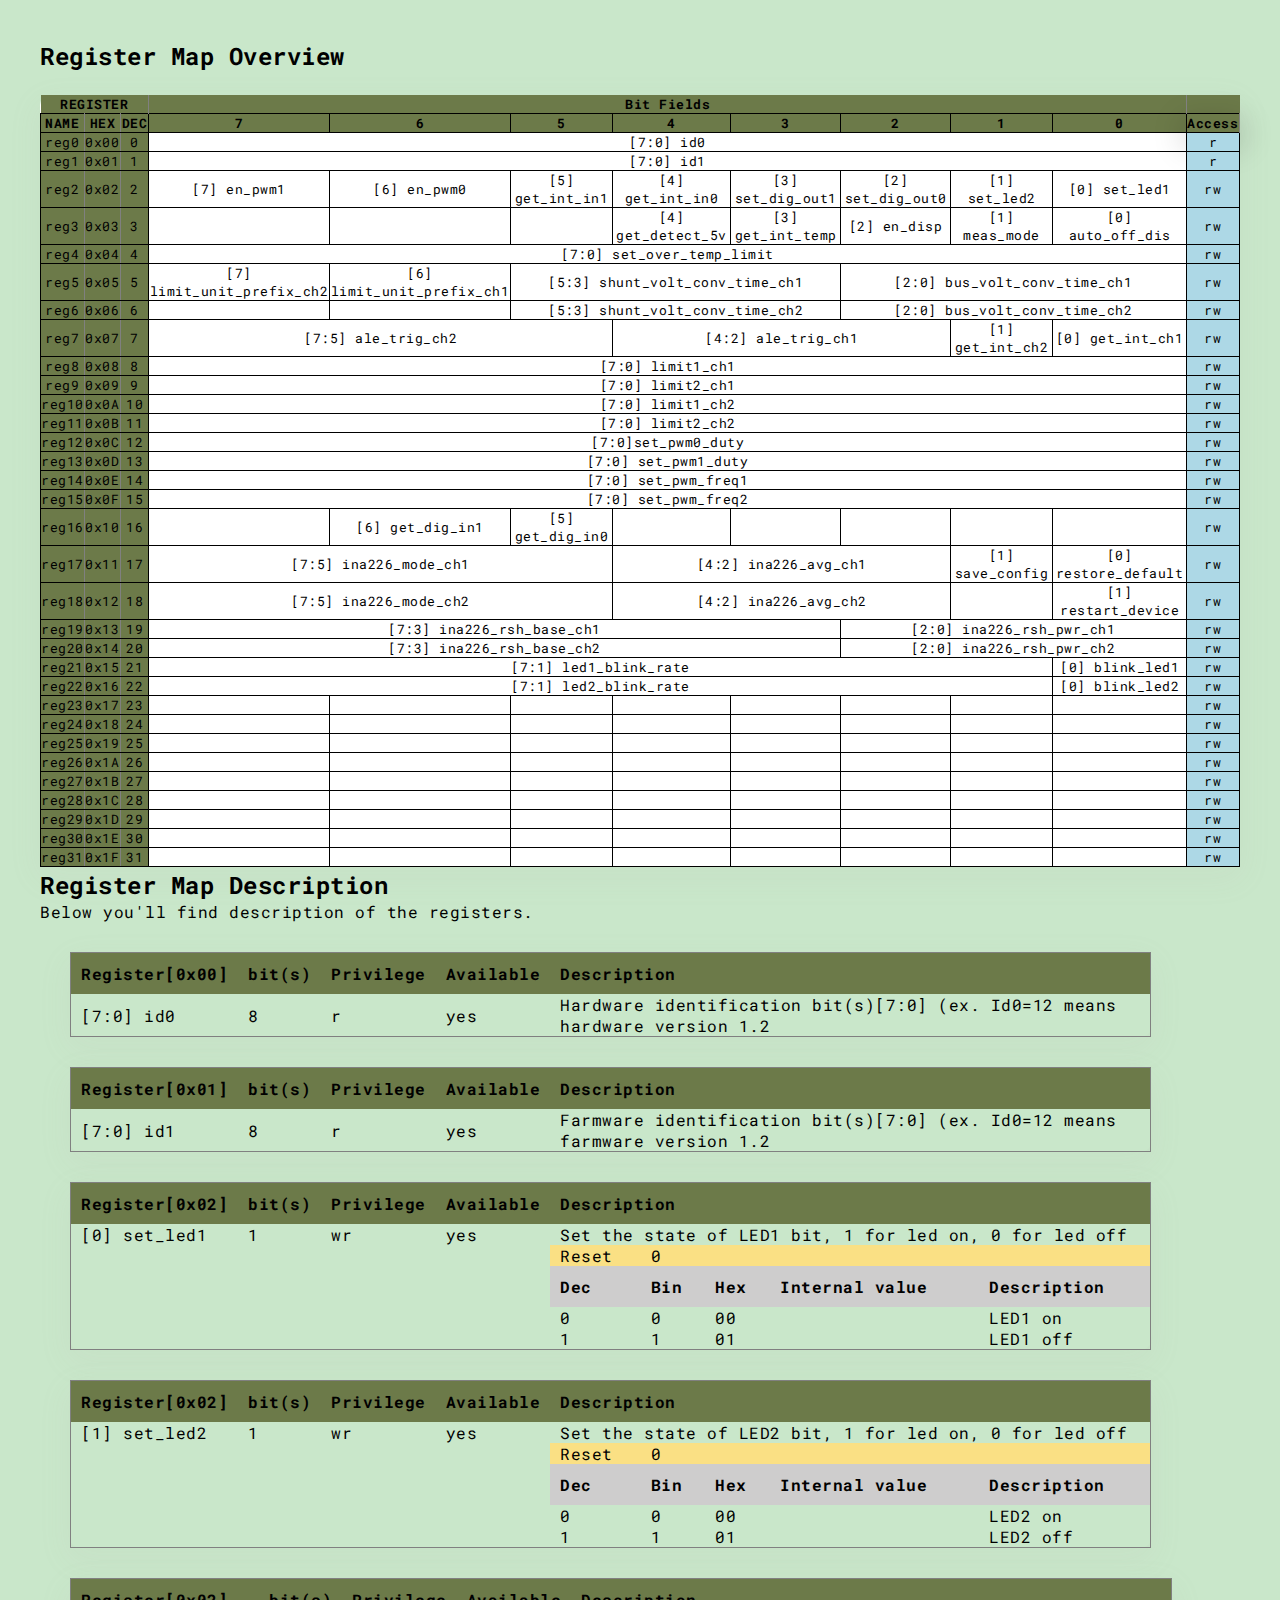
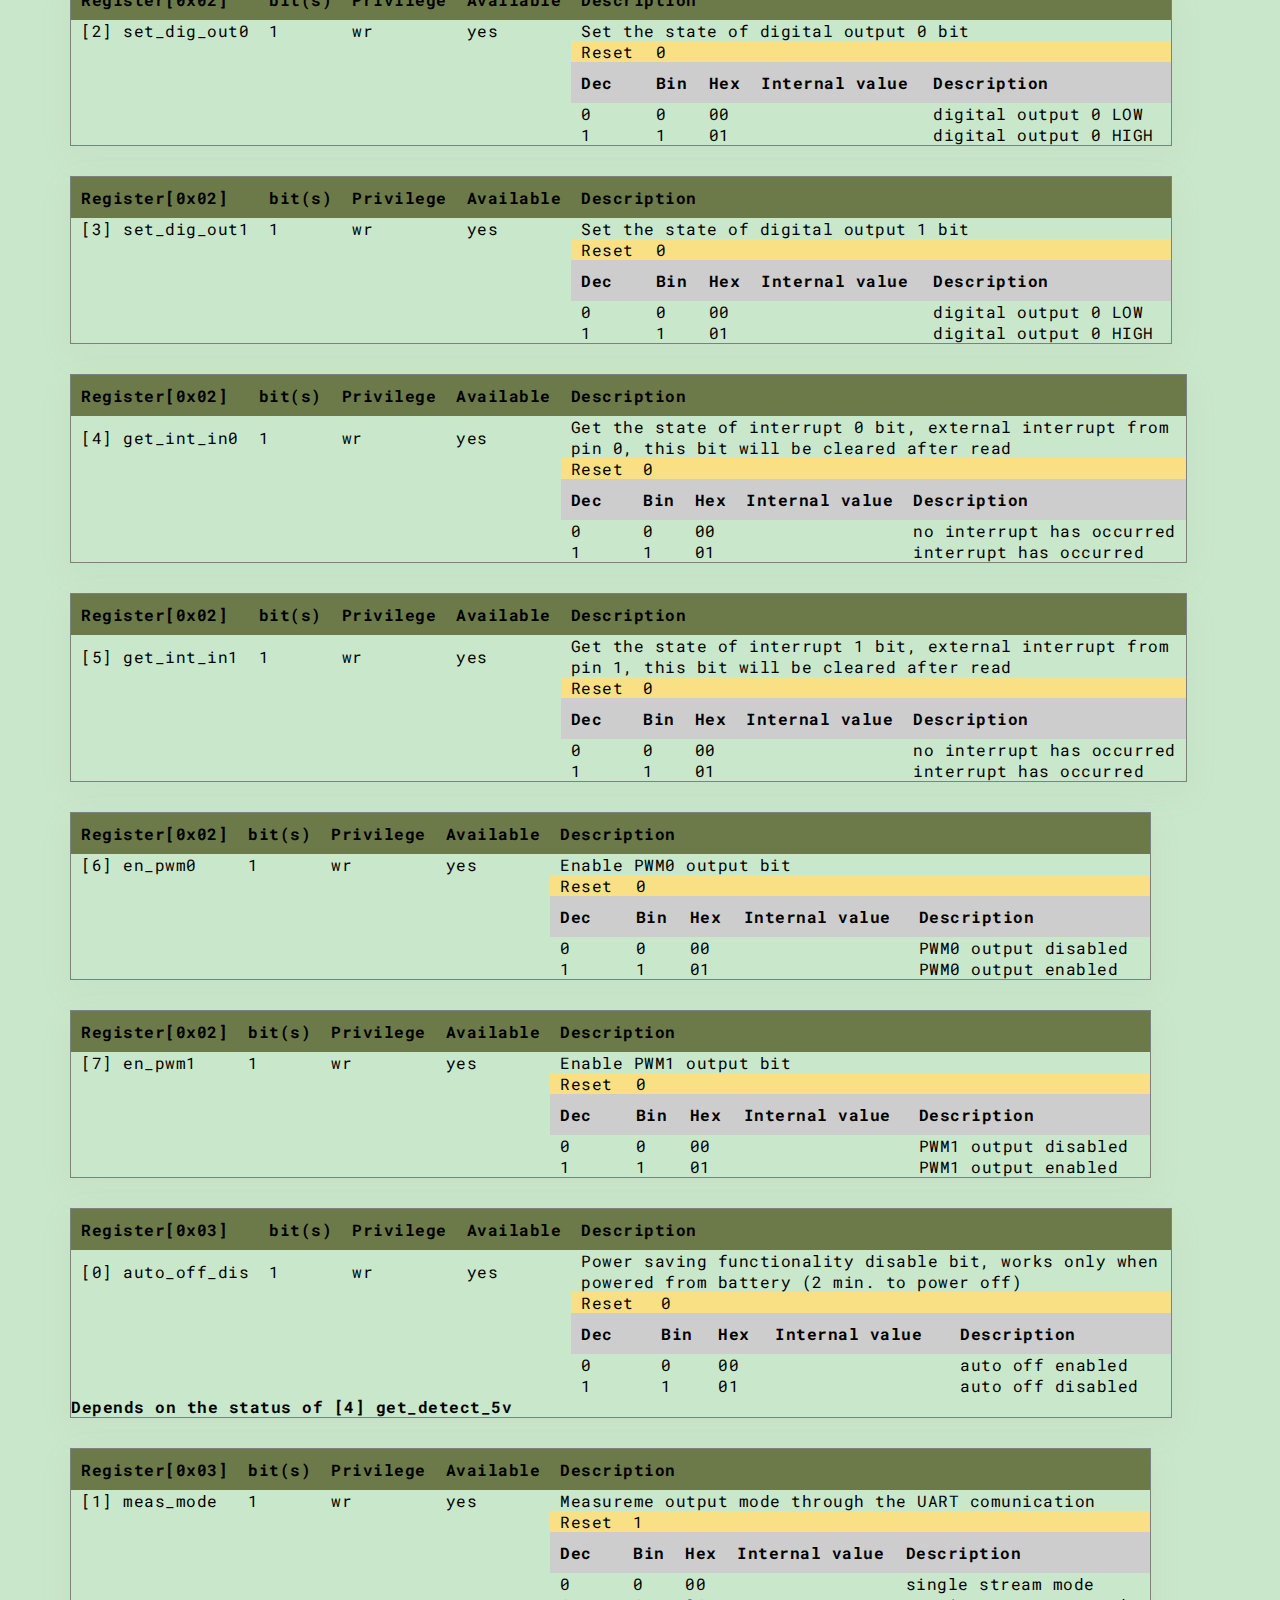
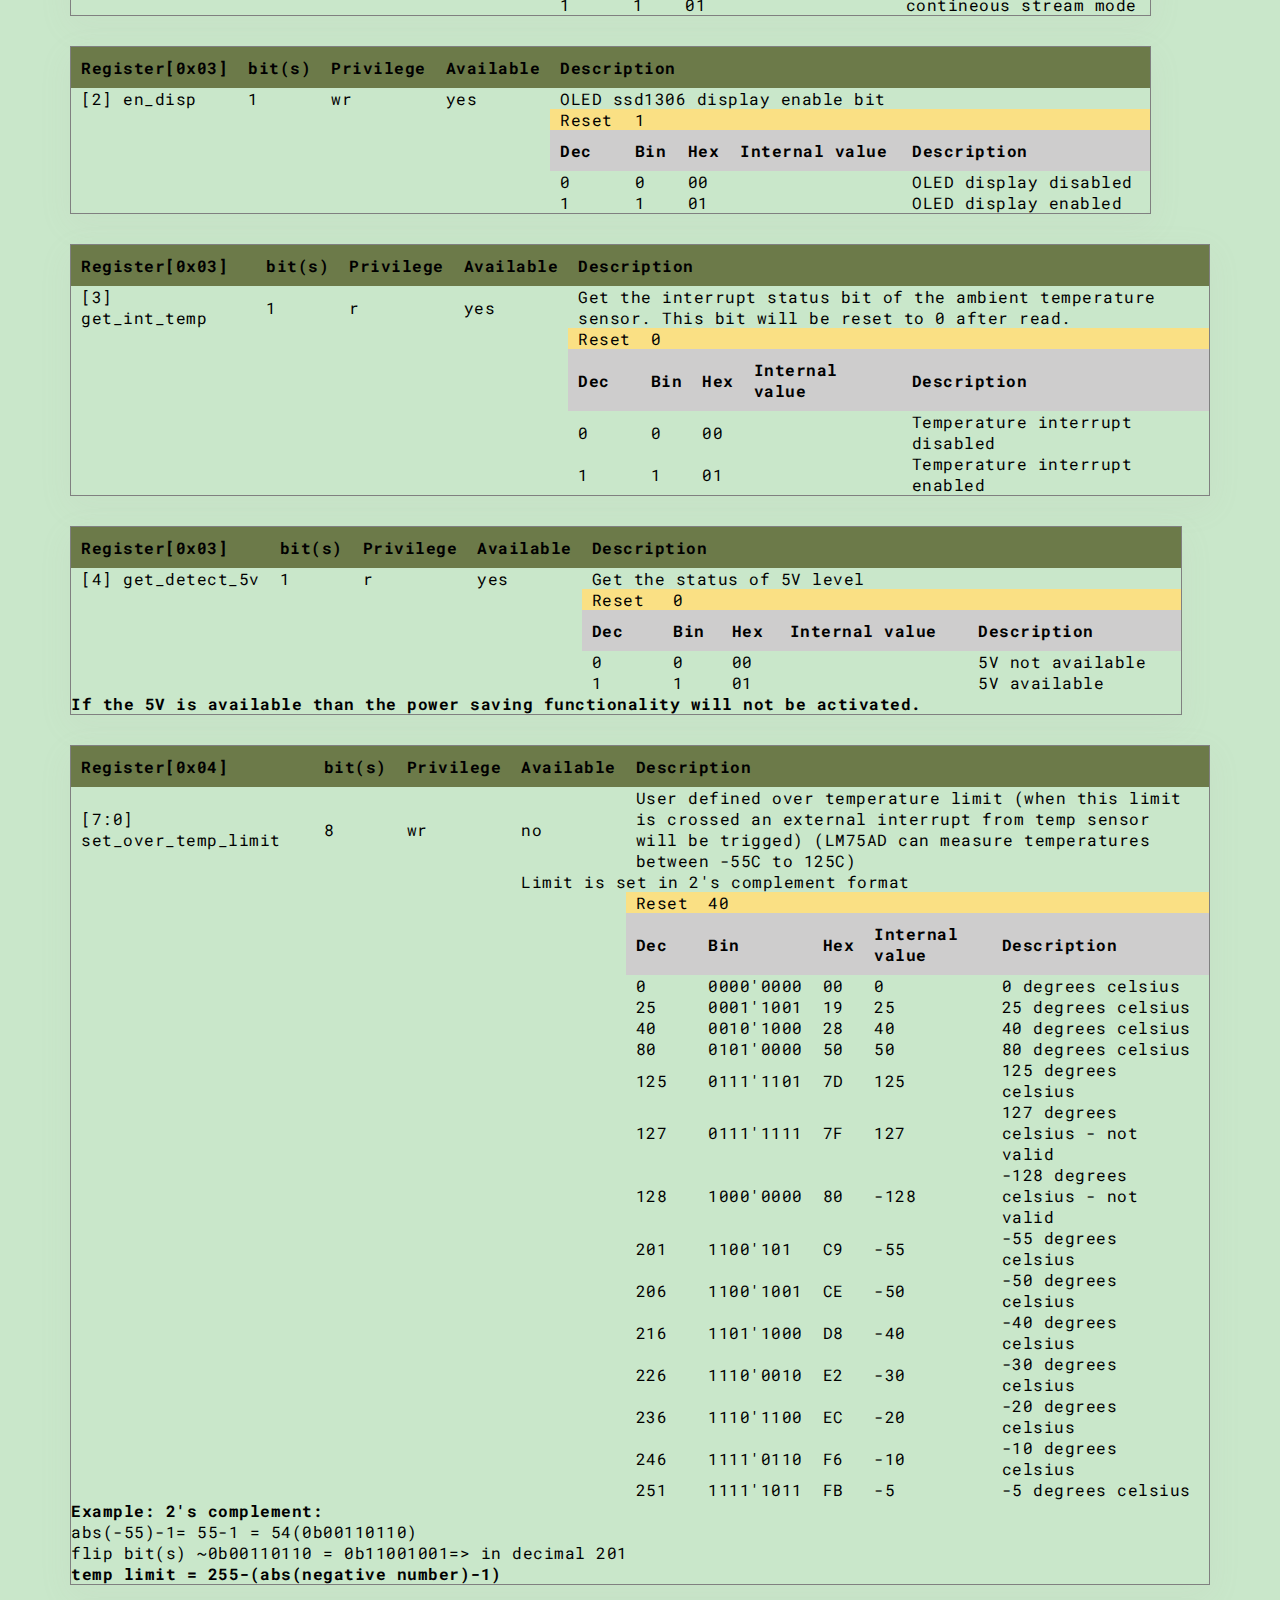
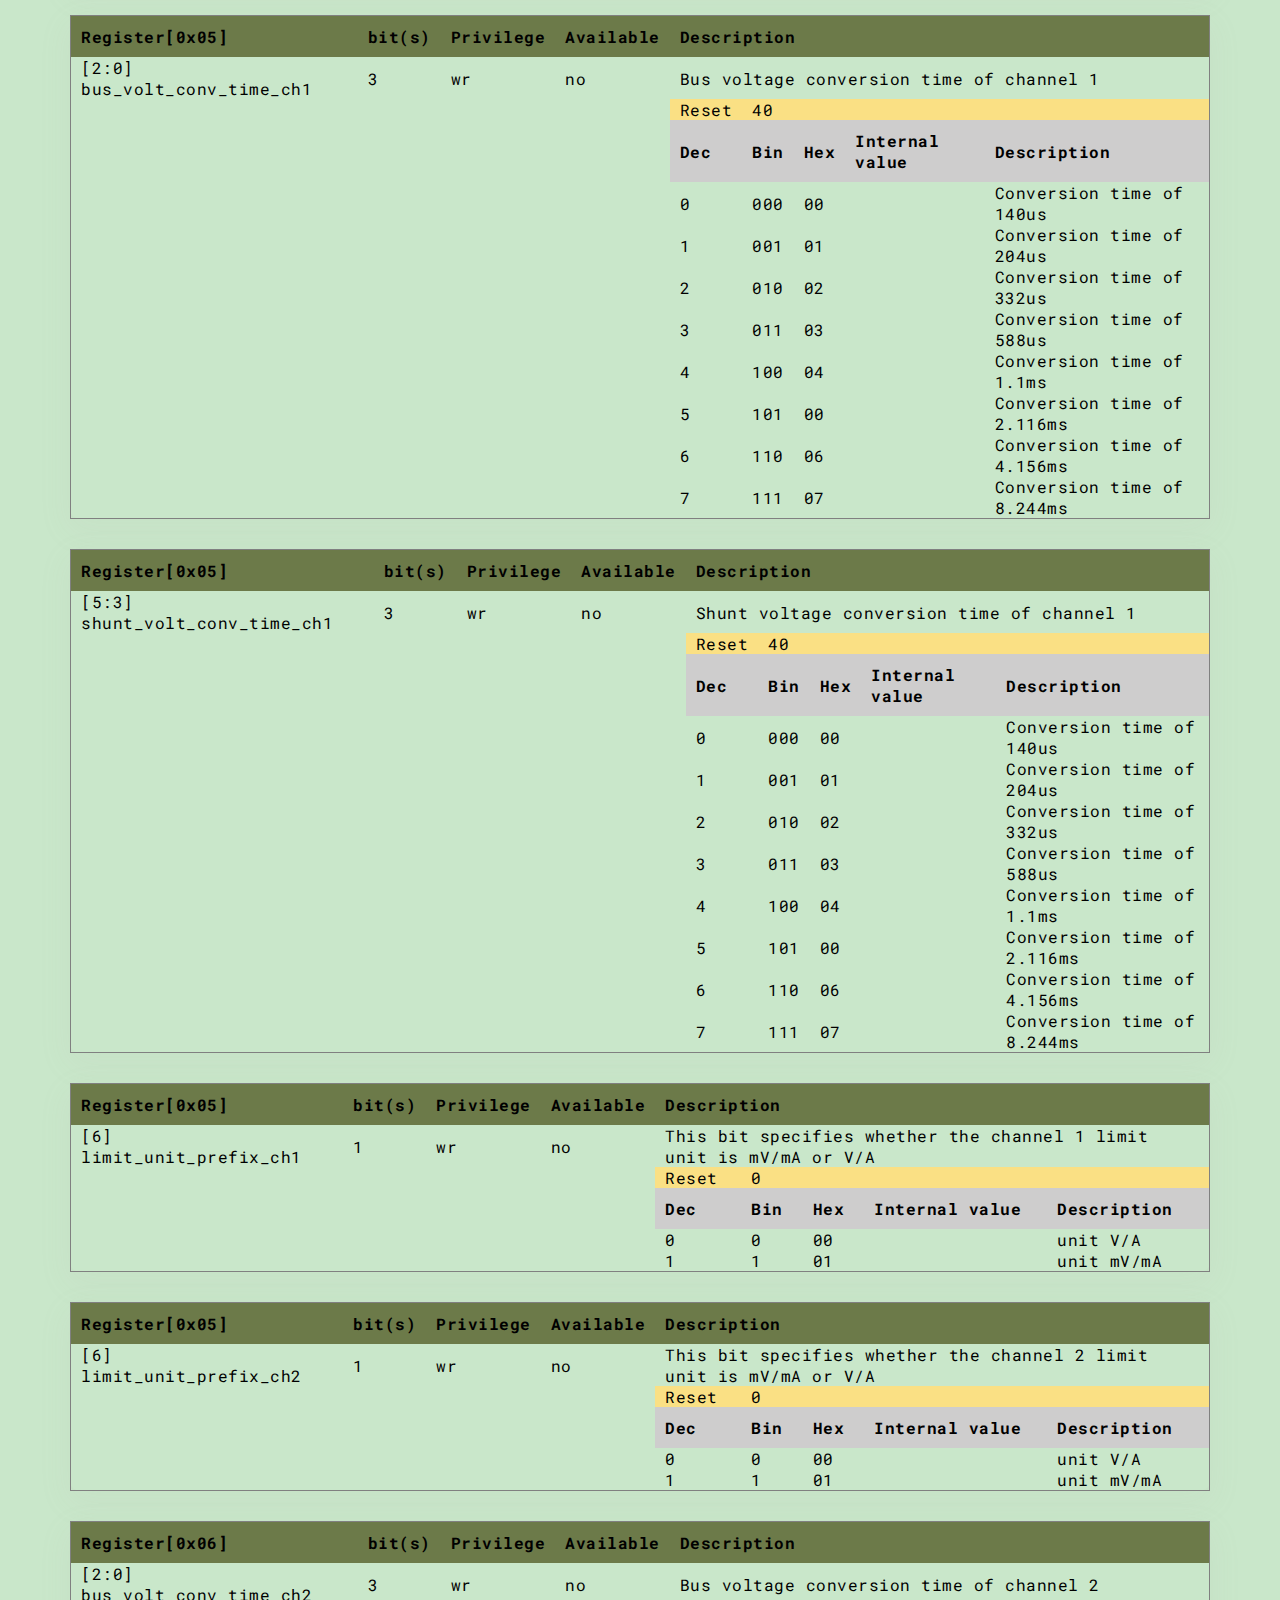
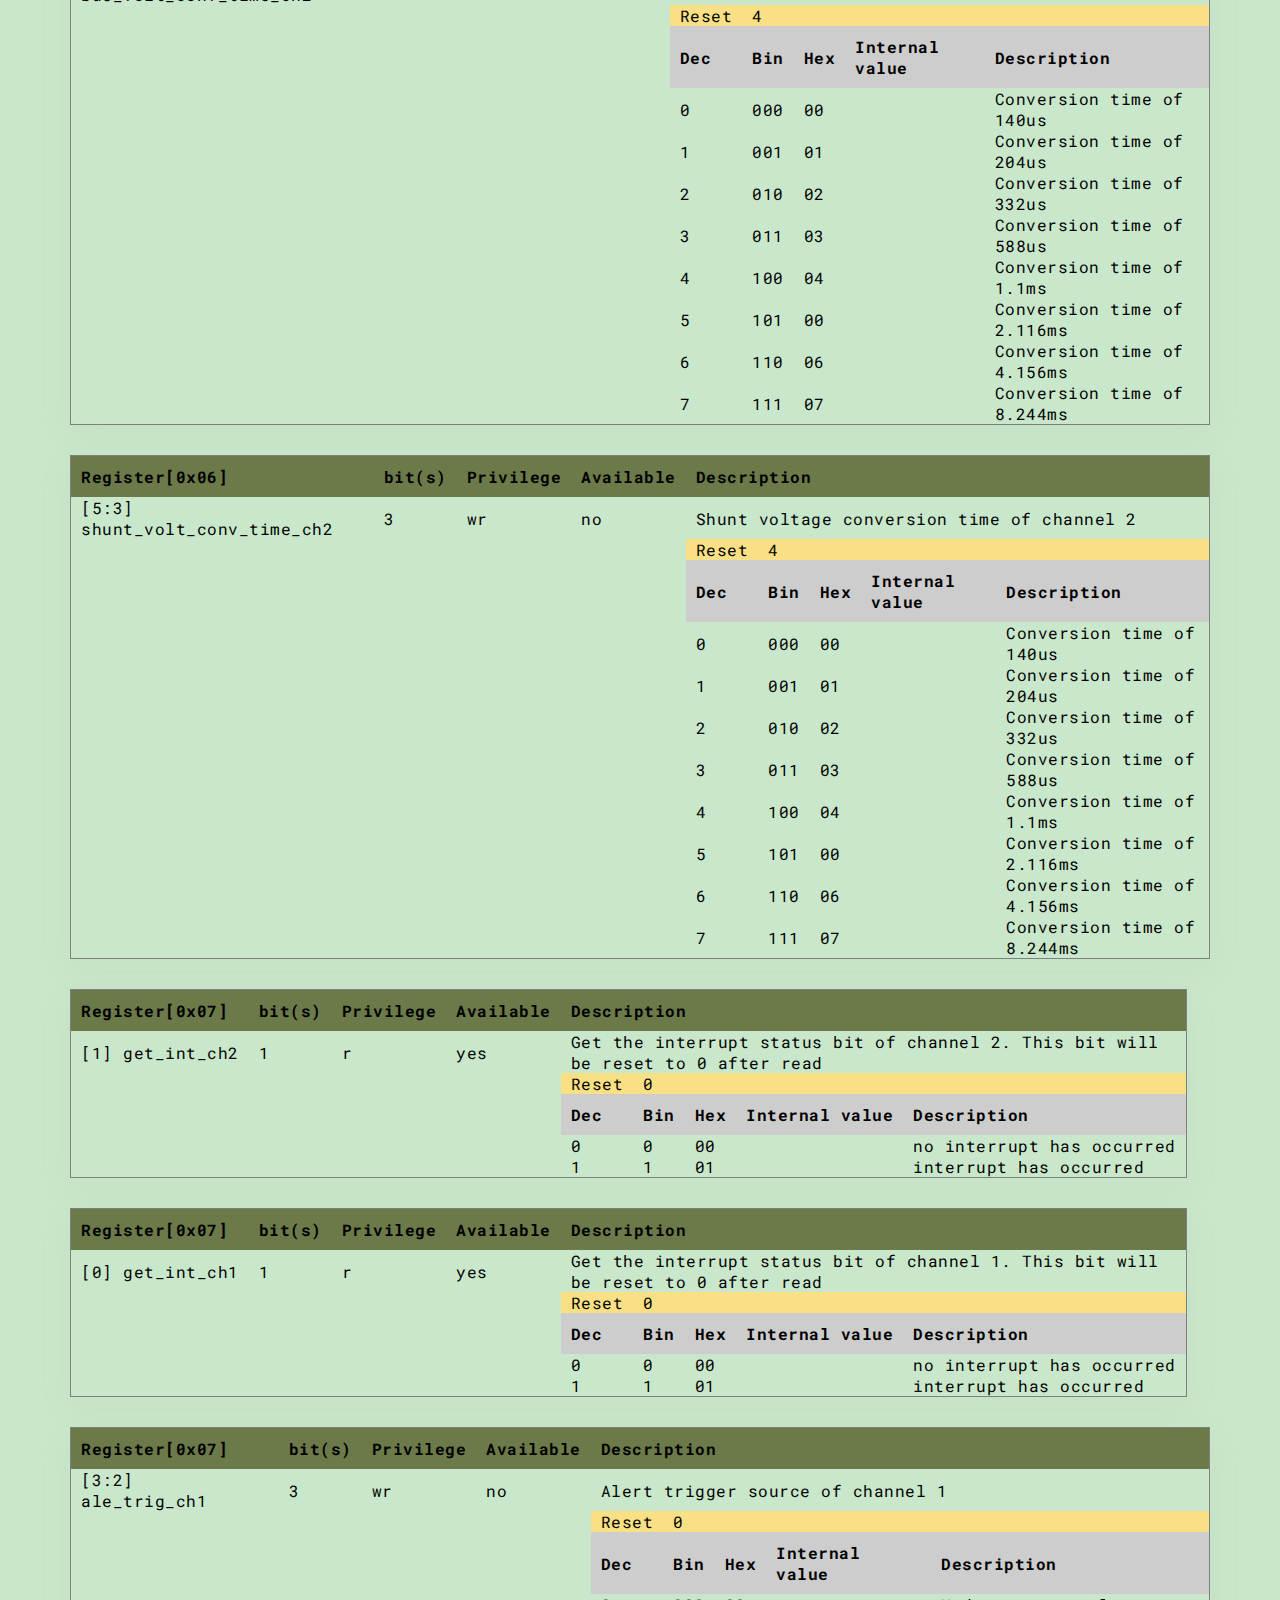
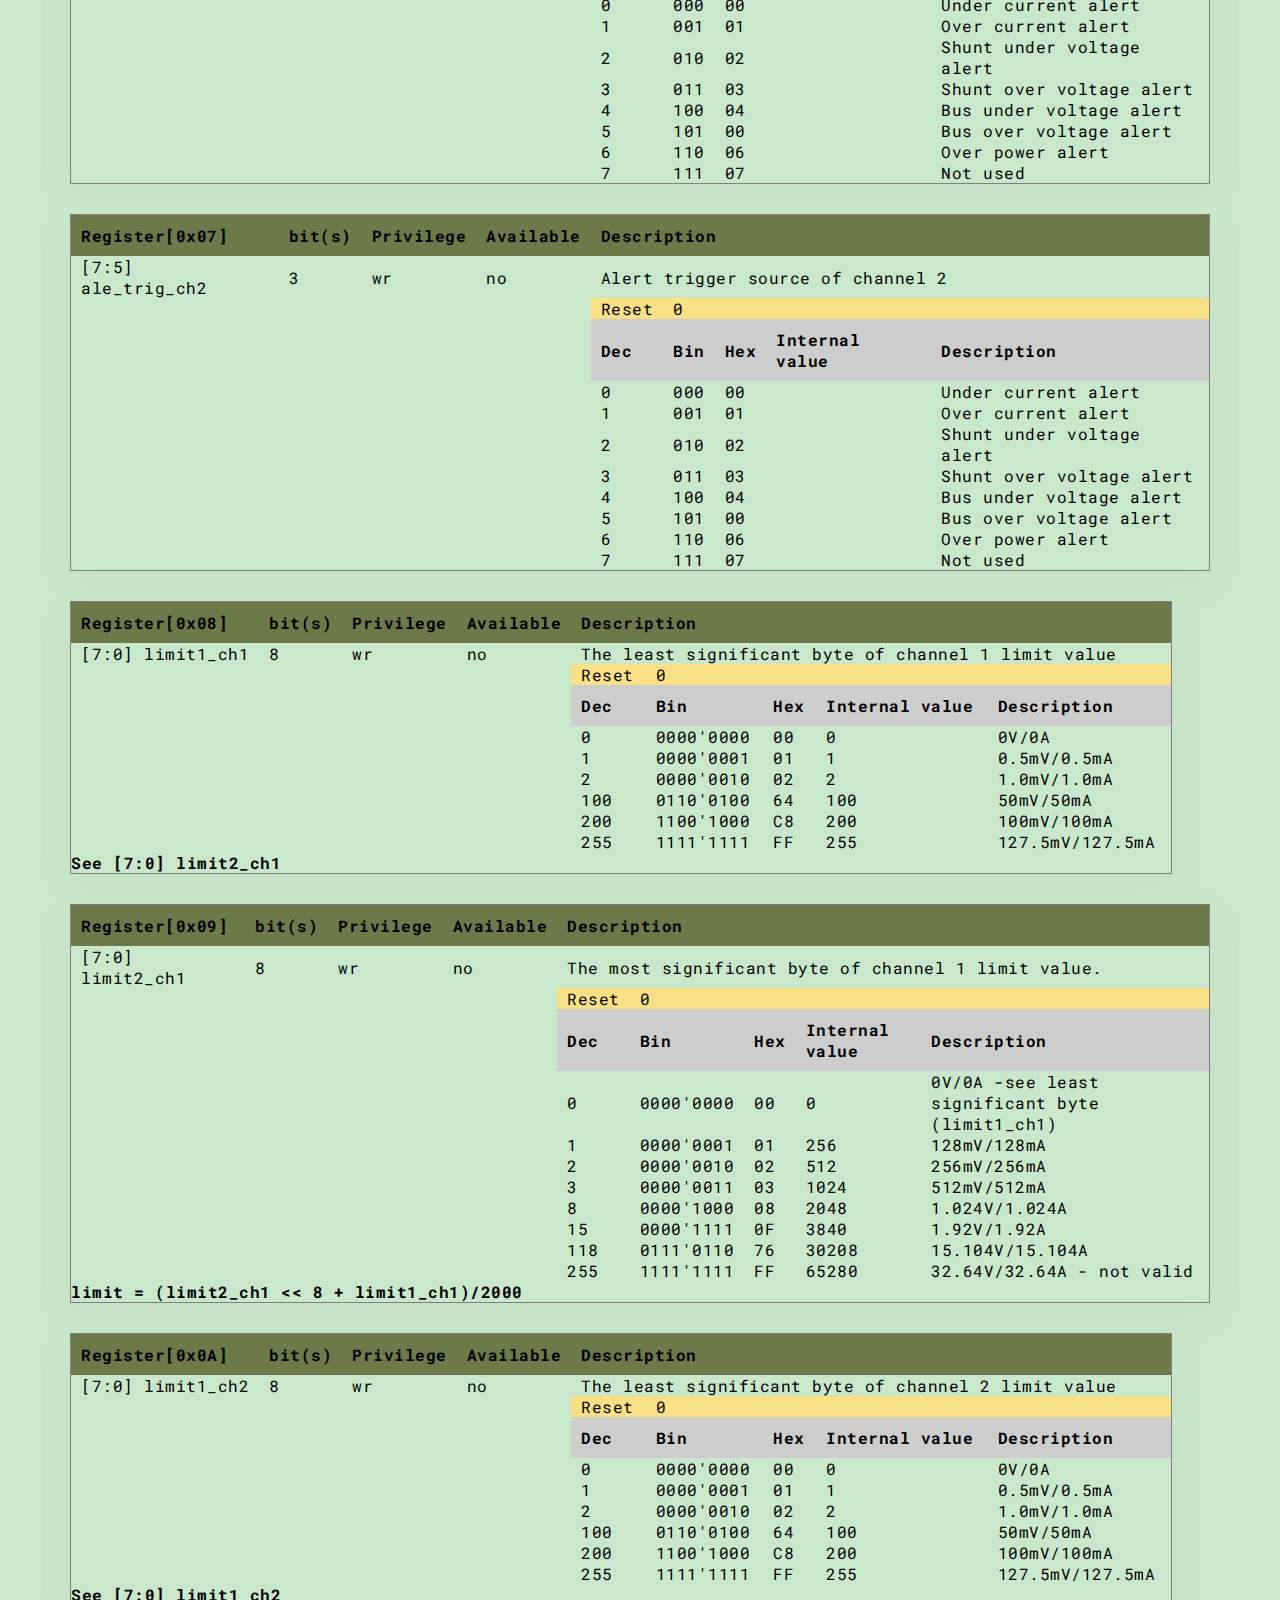
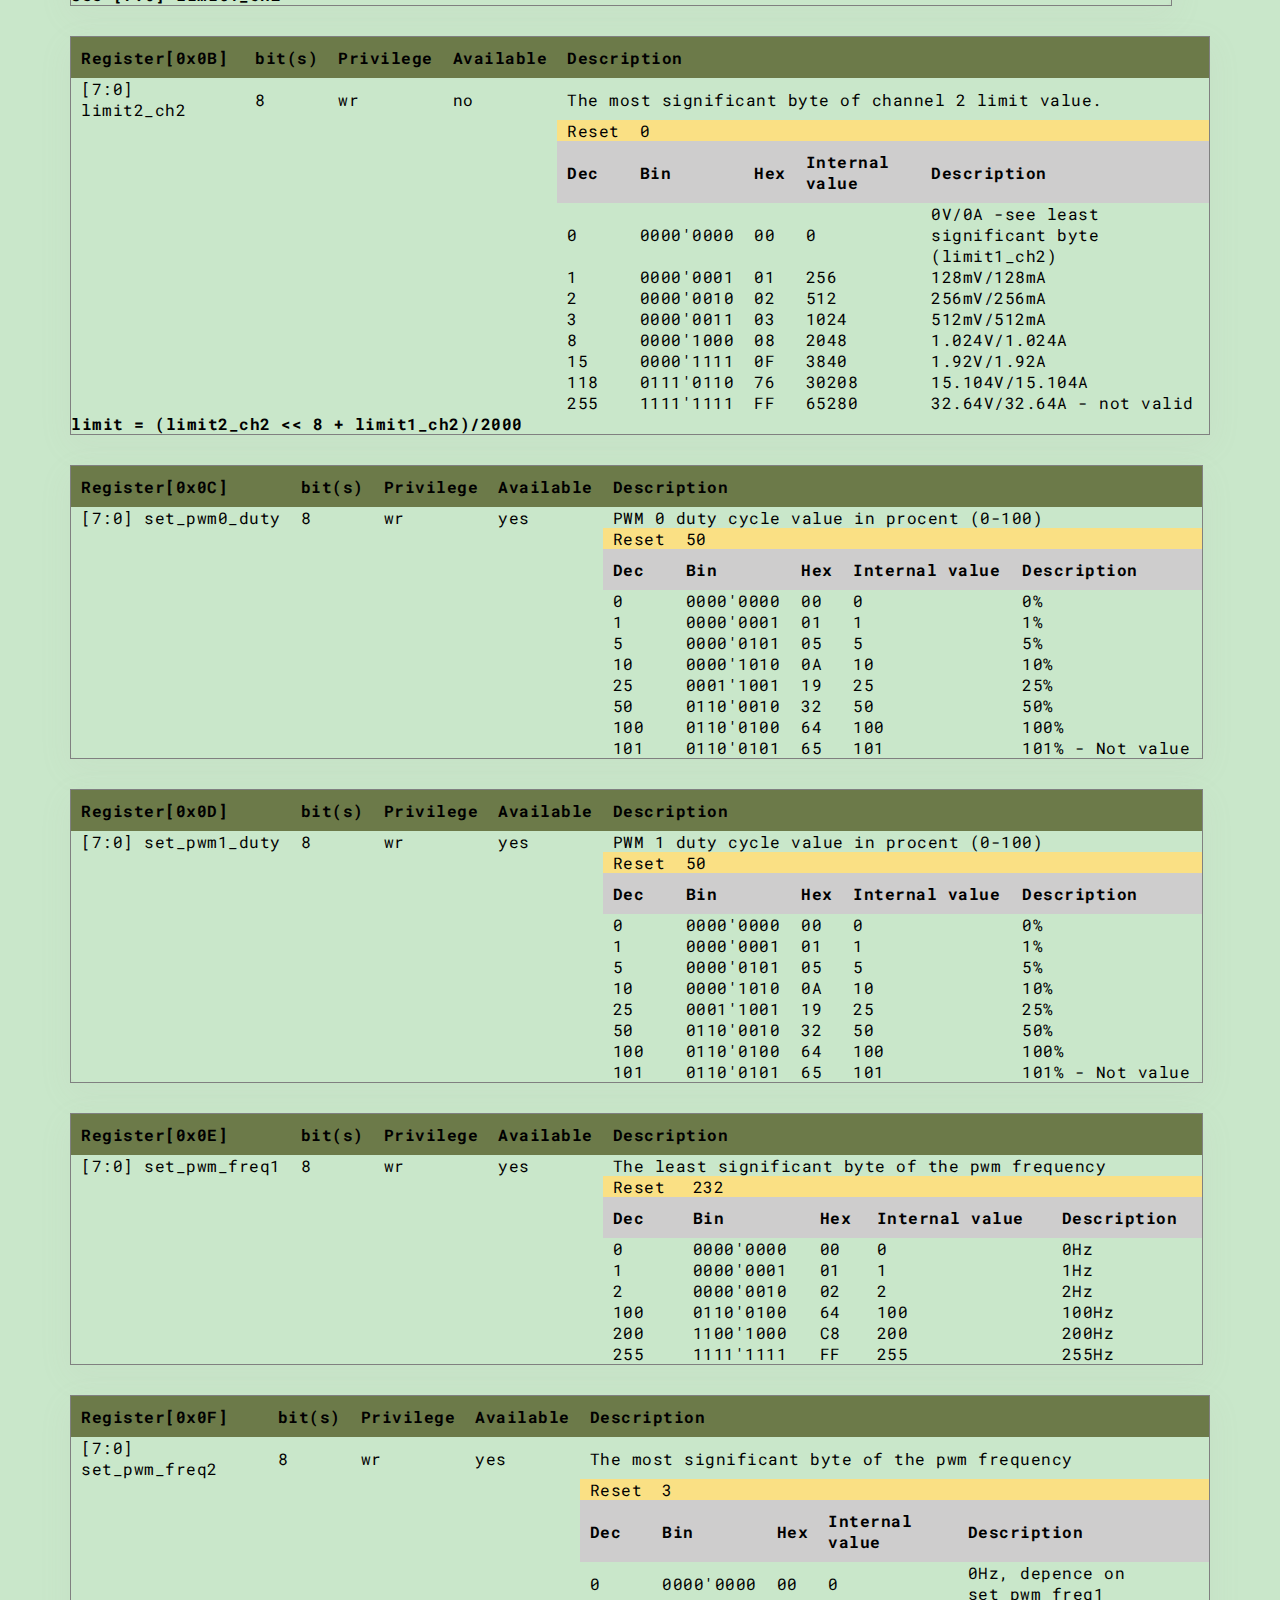
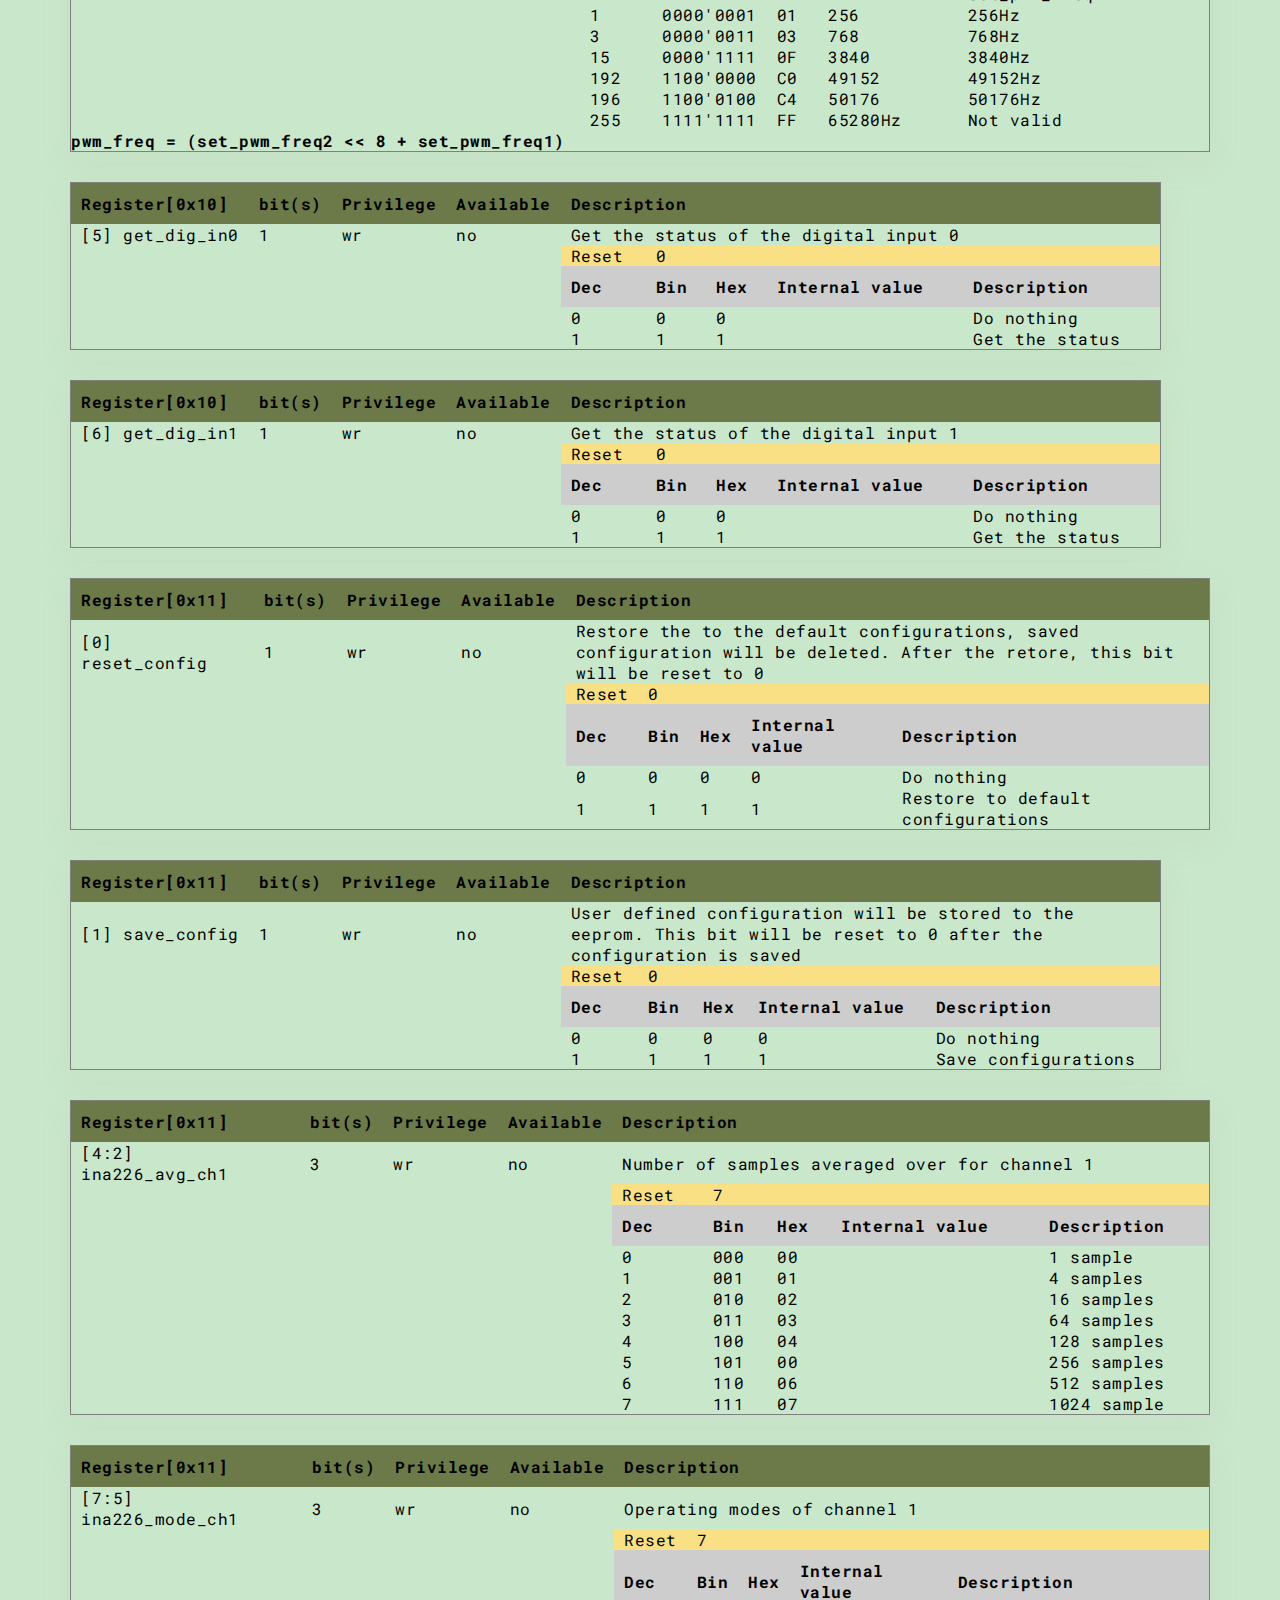
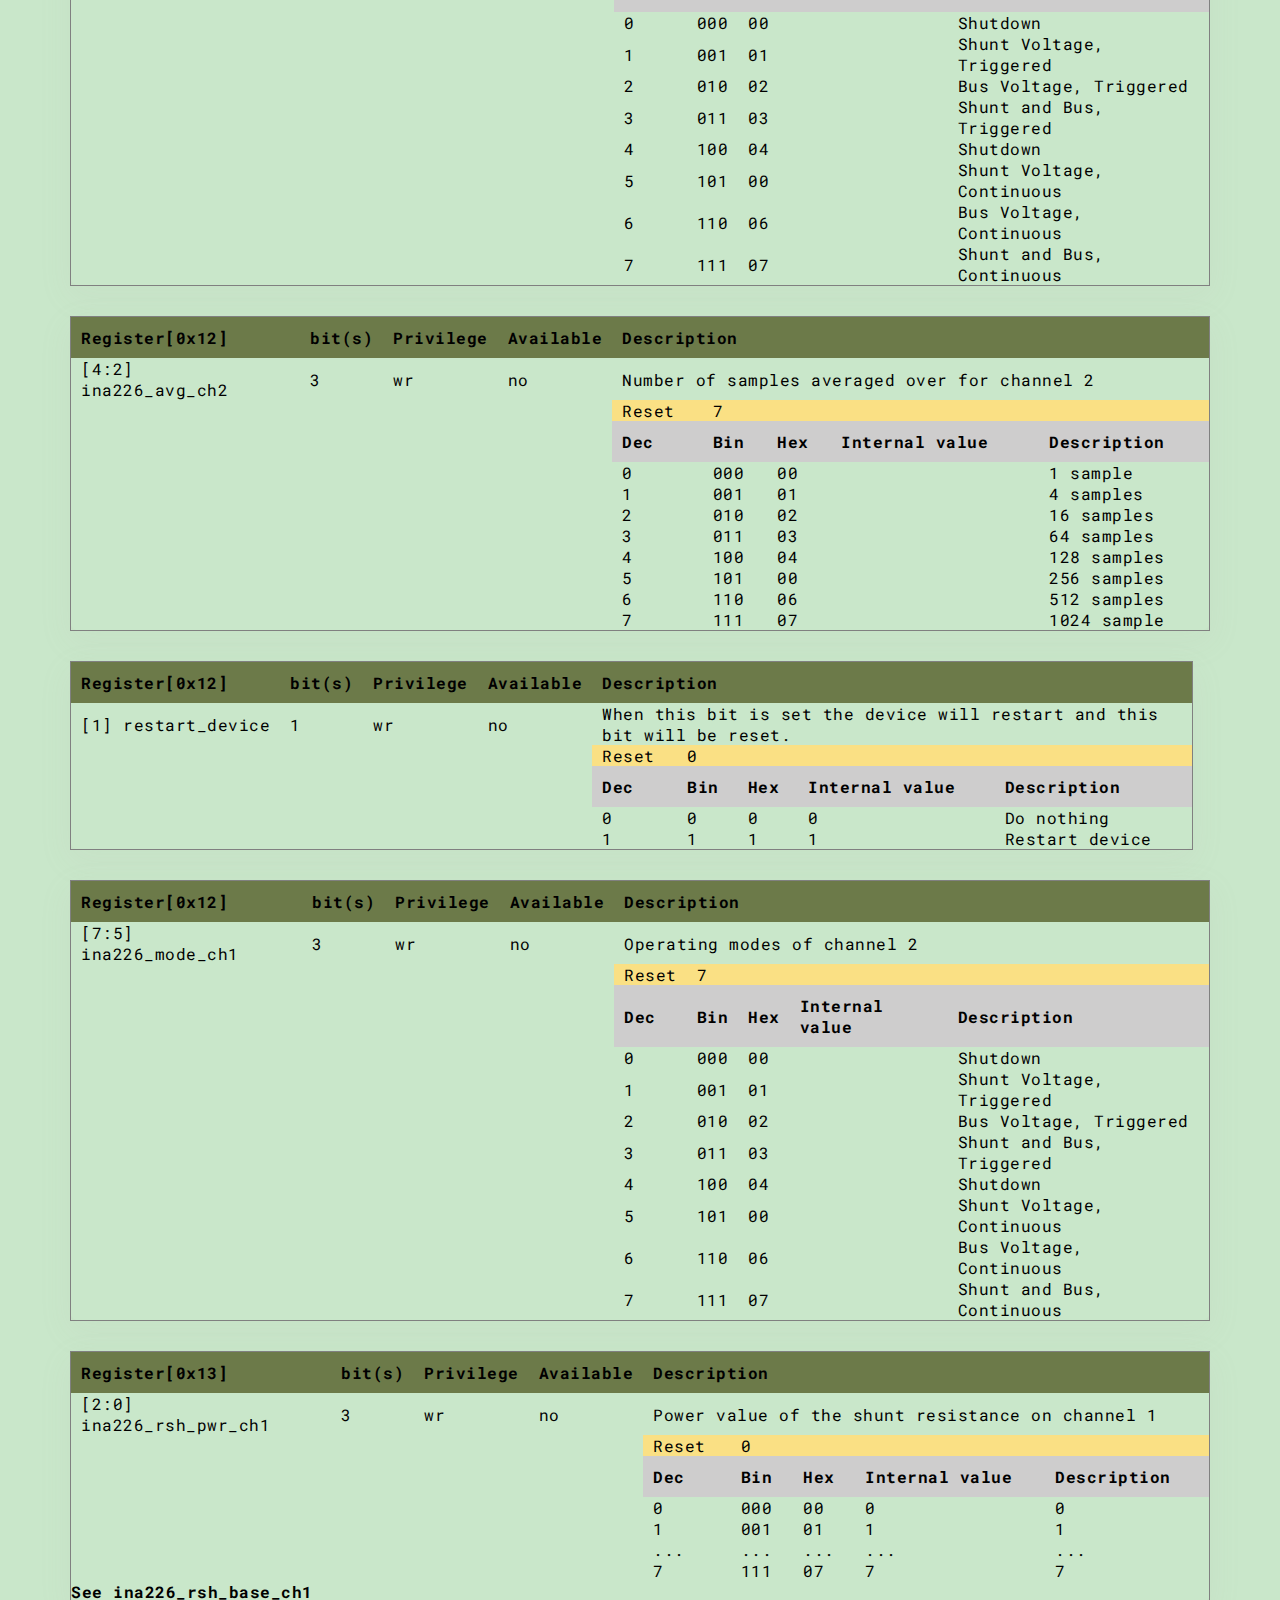
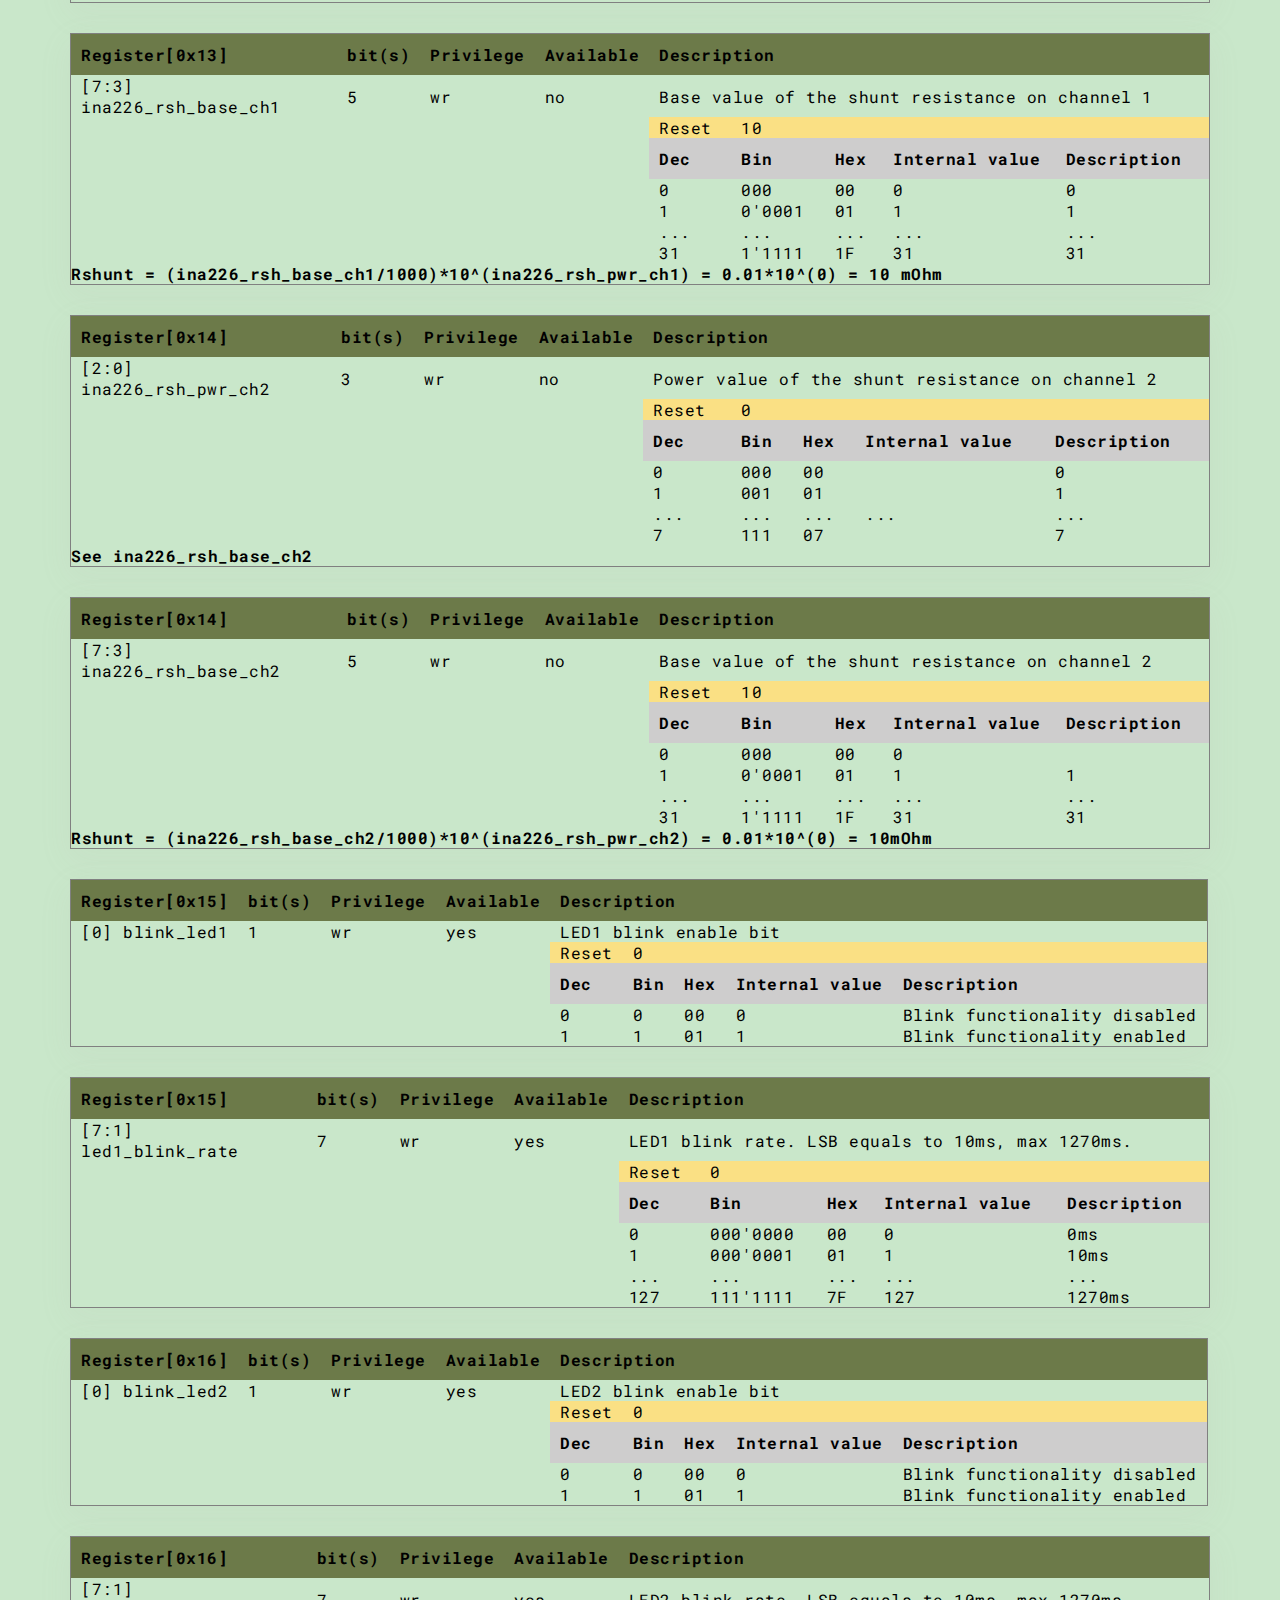
==== index.html @ df6159ae "Add files via upload" ====
<!DOCTYPE html>
<html lang="en">

<head>
	<meta charset="UTF-8">
	<meta http-equiv="X-UA-Compatible" content="IE=edge">
	<meta name="viewport" content="width=device-width, initial-scale=1.0">
	<title>REMDx Register Map</title>
	<script>
		function includeHTML() {
			var z, i, elmnt, file, xhttp;
			/* Loop through a collection of all HTML elements: */
			z = document.getElementsByTagName("*");
			for (i = 0; i < z.length; i++) {
				elmnt = z[i];
				/*search for elements with a certain atrribute:*/
				file = elmnt.getAttribute("w3-include-html");
				if (file) {
					/* Make an HTTP request using the attribute value as the file name: */
					xhttp = new XMLHttpRequest();
					xhttp.onreadystatechange = function() {
						if (this.readyState == 4) {
							if (this.status == 200) {
								elmnt.innerHTML = this.responseText;
							}
							if (this.status == 404) {
								elmnt.innerHTML = "Page not found.";
							}
							/* Remove the attribute, and call this function once more: */
							elmnt.removeAttribute("w3-include-html");
							includeHTML();
						}
					}
					xhttp.open("GET", file, true);
					xhttp.send();
					/* Exit the function: */
					return;
				}
			}
		}
	</script>
	<link rel="stylesheet" href="css/style_index.css">
</head>

<body>
	<!-- <div class="grid-container">
		<div class="grid-item grid-item-1">
			<h2>
				Register Map Overview
			</h2>
			<p>
				Below you'll find a register map overview table, click on the register you are interested in to find
				more information.
			</p>
			<p>
				Lorem Ipsum is simply dummy text of the printing and typesetting industry. Lorem Ipsum has been the
				industry's standard dummy text ever since the 1500s, when an unknown printer took a galley of type and
				scrambled it to make a type specimen book. It has survived not only five centuries, but also the leap
				into electronic typesetting, remaining essentially unchanged. It was popularised in the 1960s with the
				release of Letraset sheets containing Lorem Ipsum passages, and more recently with desktop publishing
				software like Aldus PageMaker including versions of Lorem Ipsum.
			</p>
			<img class="board-image" src="assets/remd_board.png" alt="">
		</div>
	</div> -->
	<a name="map"></a>
	<div class="grid-item grid-item-2" w3-include-html="pages/register_map.html"></div>
	<script>
		includeHTML();
	</script>
	<div class="grid-item grid-item-3" w3-include-html="pages/description.html"></div>
	<script>
		includeHTML();
	</script>
	</div>
</body>

</html>
---- css/style_index.css ----
/* No CSS */
/*# sourceMappingURL=main.css.map */
@import url("https://fonts.googleapis.com/css2?family=Poppins:wght@400;700&family=Roboto+Mono:wght@400;700&display=swap");

:root {
  /* --header-color: rgb(102, 102, 102); */
  /* --header-color: rgb(108, 122, 73); */
  /* --header-color: rgb(108, 122, 73); */
  /* --bg-color: lightcyan; */
  /* --bg_color: #6987c9; */
  /* background: linear-gradient(320deg, #eb92be, #ffef78, #63c9b4); */
  background: rgba(76, 175, 80, 0.3);
  /* --bg-color: #343d52; */
  /* --bg-color: #485063; */
  /* --bg-color: #5d6475; */
  /* --bg-color: #717786; */
  /* --bg-color: #858b97; */
  /* --header-color: rgb(97, 139, 153); */
  /* --header-color: #7dace2; */
  /* --register-color: lightblue; */
  --register-color: var(--header-color);
  /* --page-color: rgb(28, 28, 36); */
  --page-color: var(var(--bg_color));
  --bit-size: 200px;
}

* {
  margin: 0;
  padding: 0;
  box-sizing: border-box;
  font-family: "Roboto Mono", sans-serif;
  letter-spacing: 0.5px;
}

body {
  margin: 0;
  font-family: "Roboto Mono";
  background-color: var(--bg-color);
  /* background-color: var(--bg-color); */
  /* background: linear-gradient(to right top, #65dfc9, #6cdbeb); */
  /* font-weight: 400; */
  padding: 10px;
  /* flex-direction: column; */
  /* display: flex; */
}

a {
  text-decoration: none;
  color: black;
}

.grid-container {
  display: grid;
  grid-template-columns: auto;
}

.grid-item-1 {
  /* background-color: lightcyan; */
  /* object-position: bottom; */
  order: 1;
}

.grid-item-2 {
  /* background-color: lightcyan; */
  order: 2;
}

.grid-item-3 {
  /* background-color: lightcyan; */
  order: 3;
  /* object-position: bottom; */
}

.board-image {
  height: 50%;
  /* background-image: url(assets/code.jpg); */
  /* background-size: 100%; */
  /* background-color: #6987c9; */
  /* align-self: center; */
  /* background-size: auto; */
}
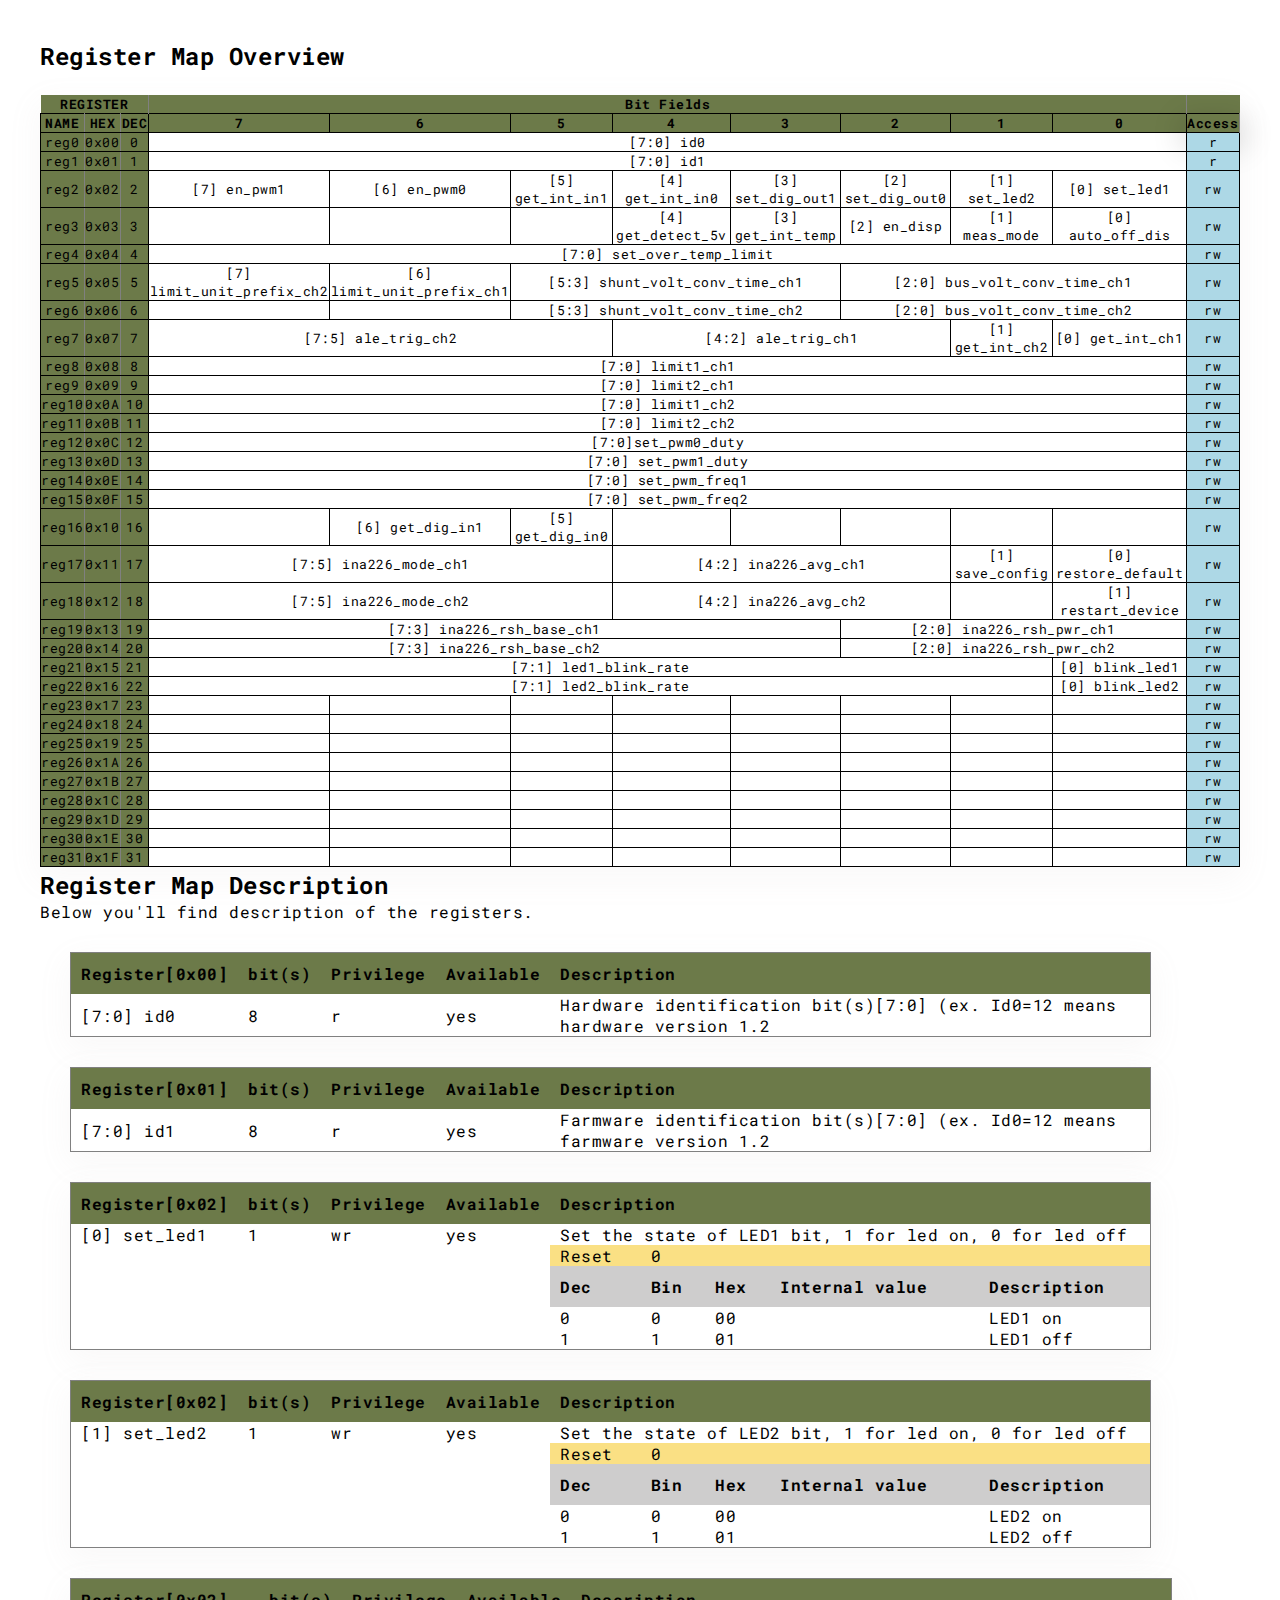
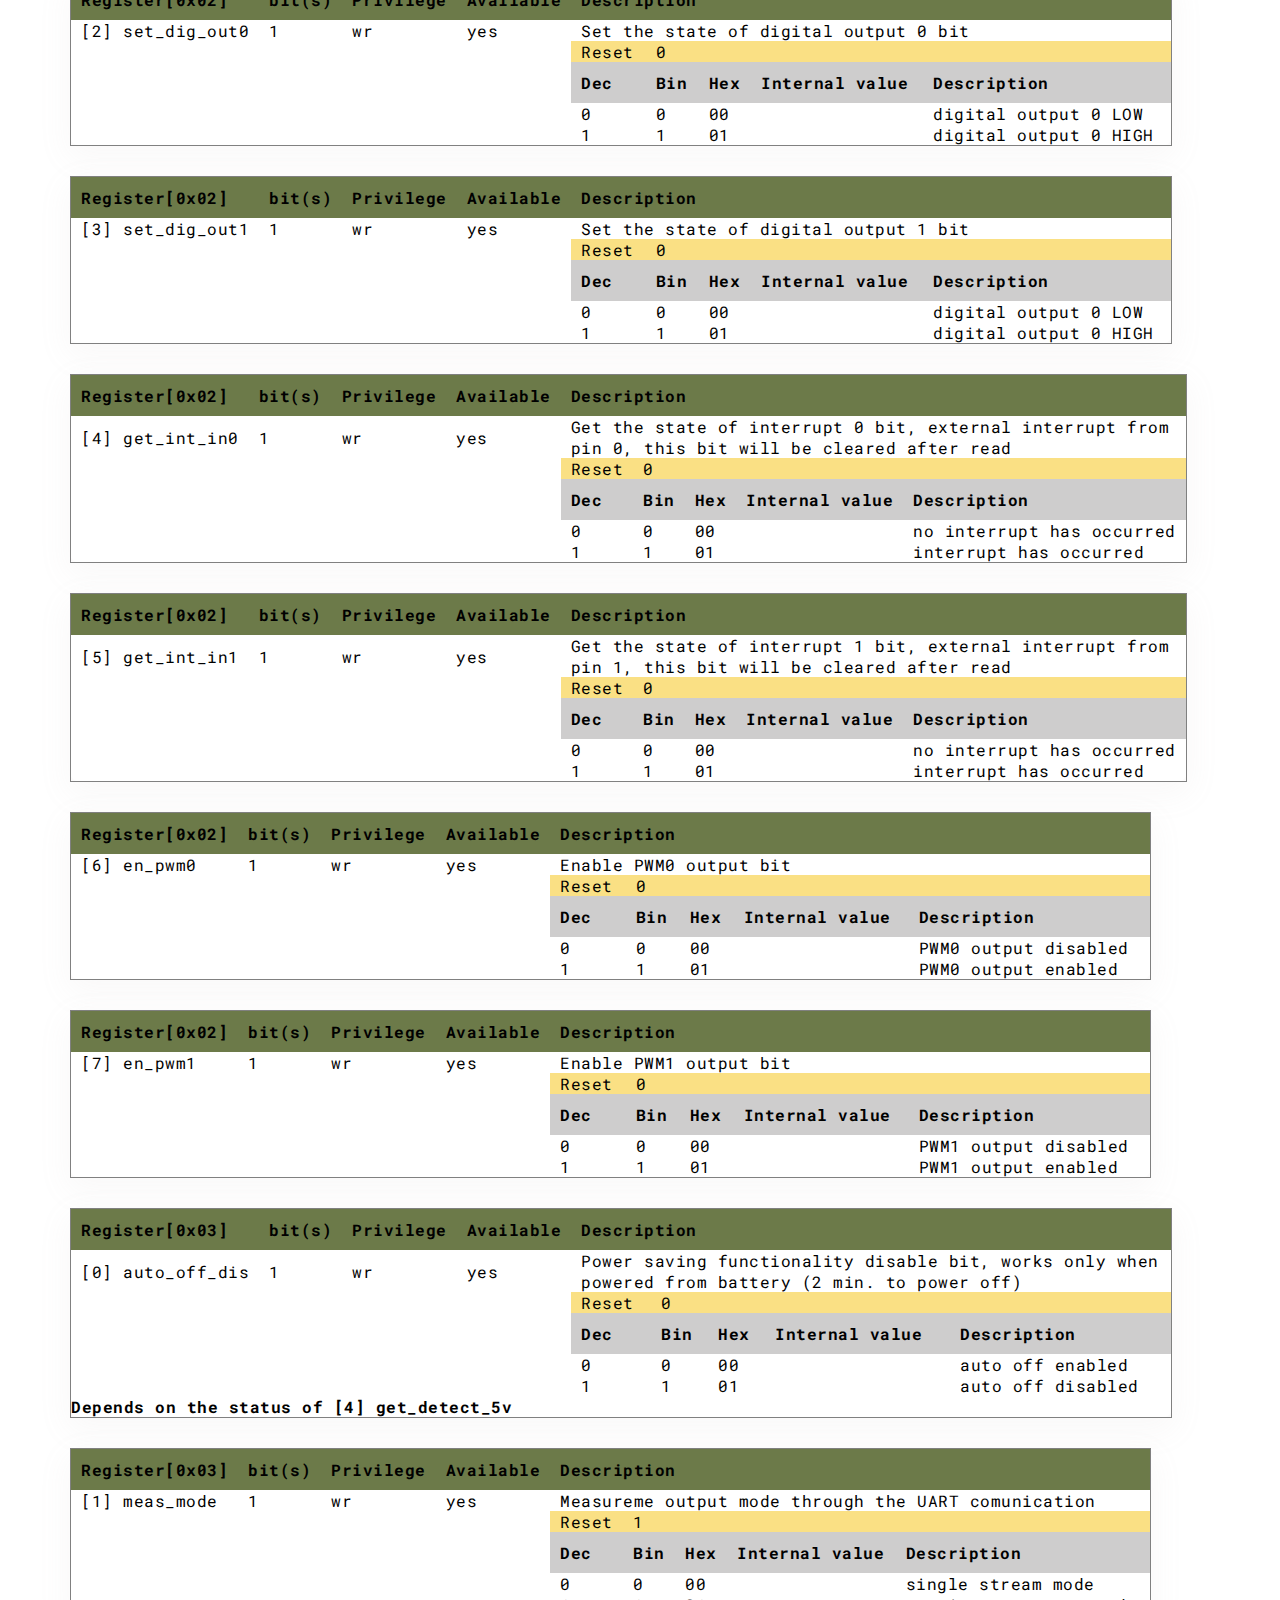
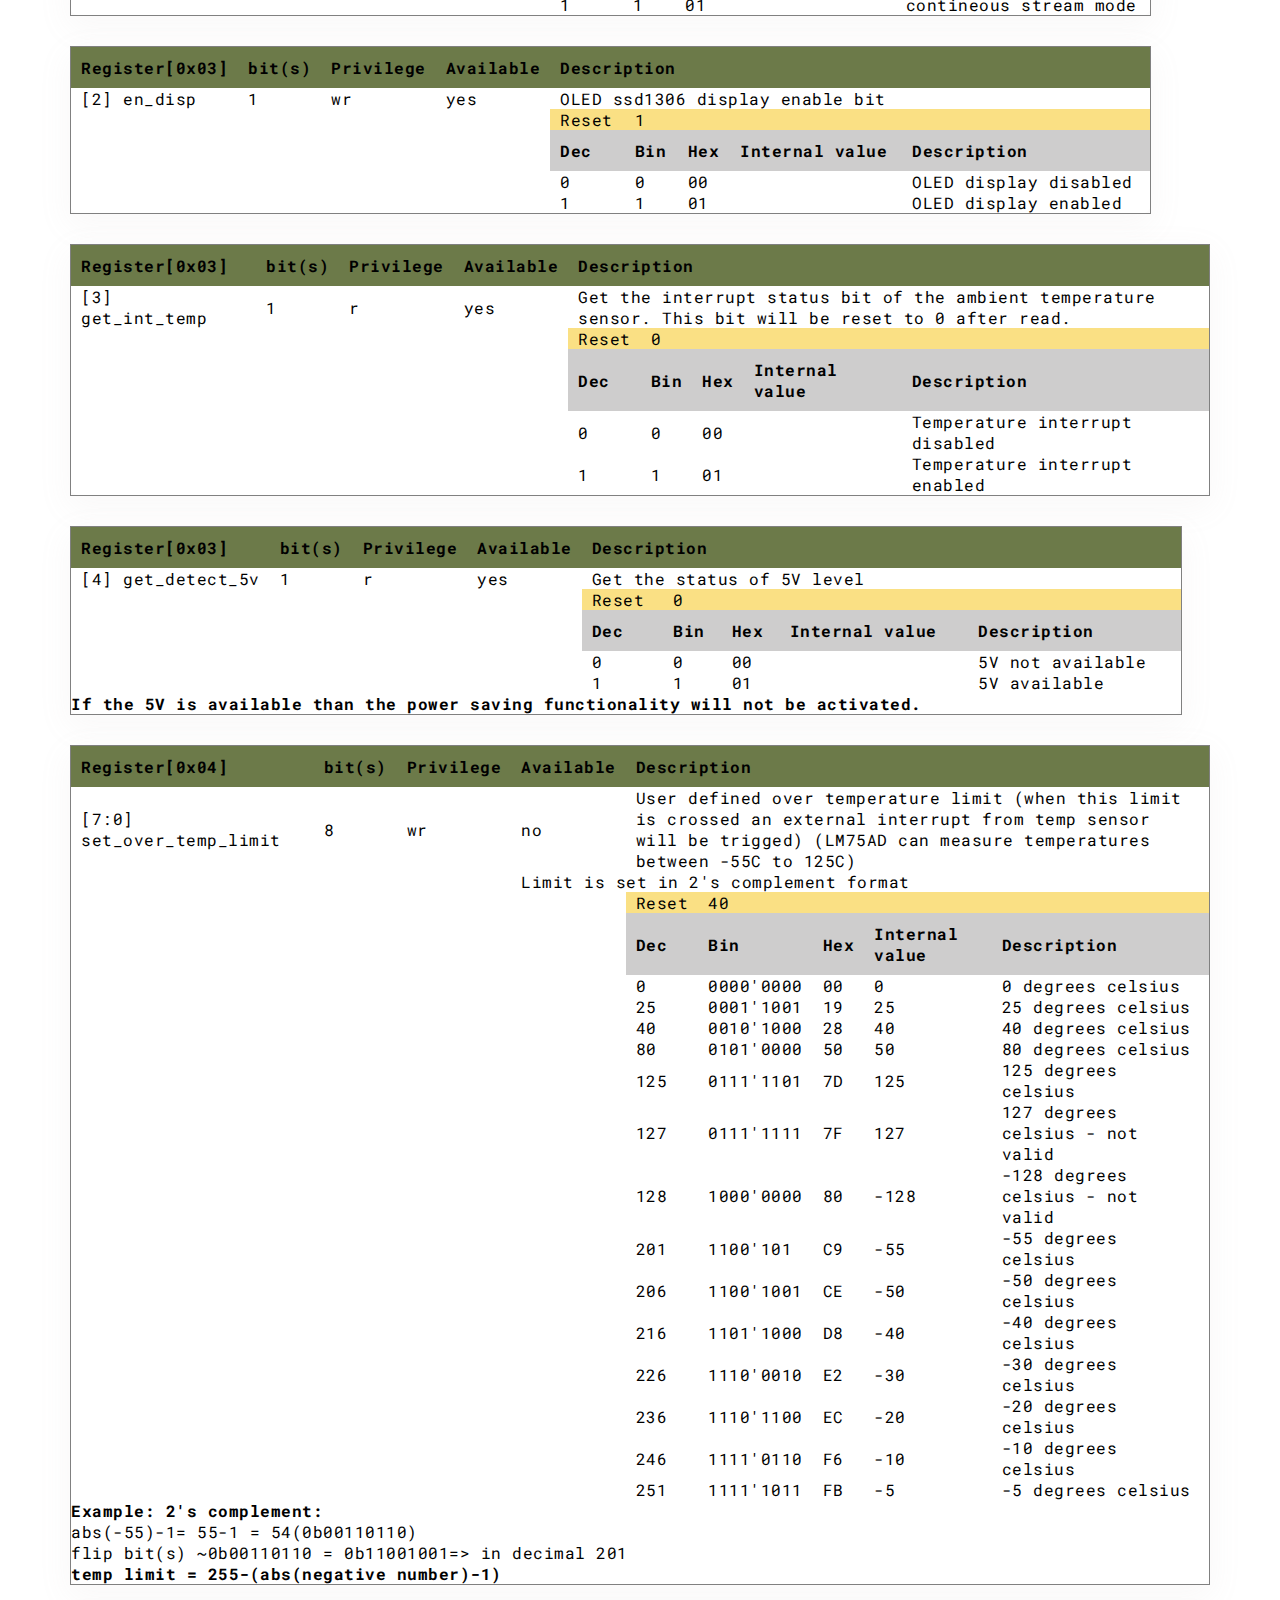
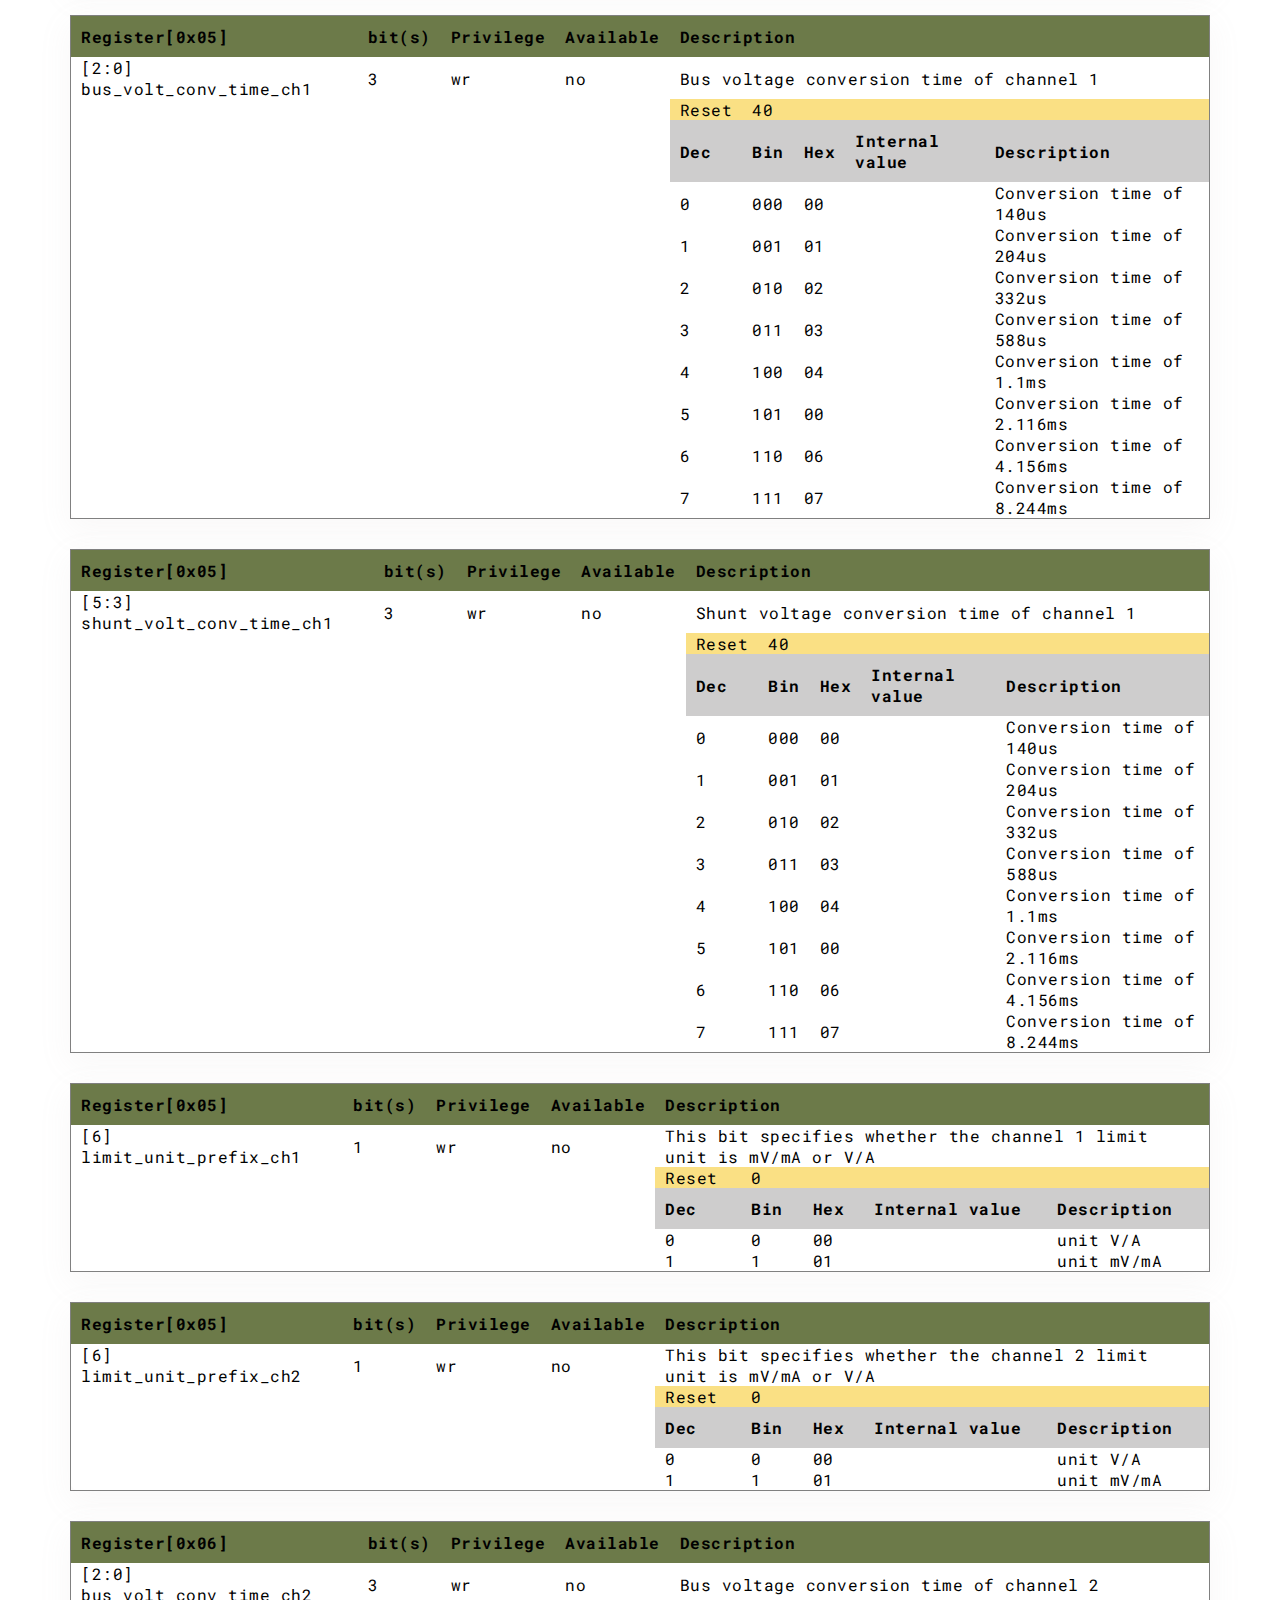
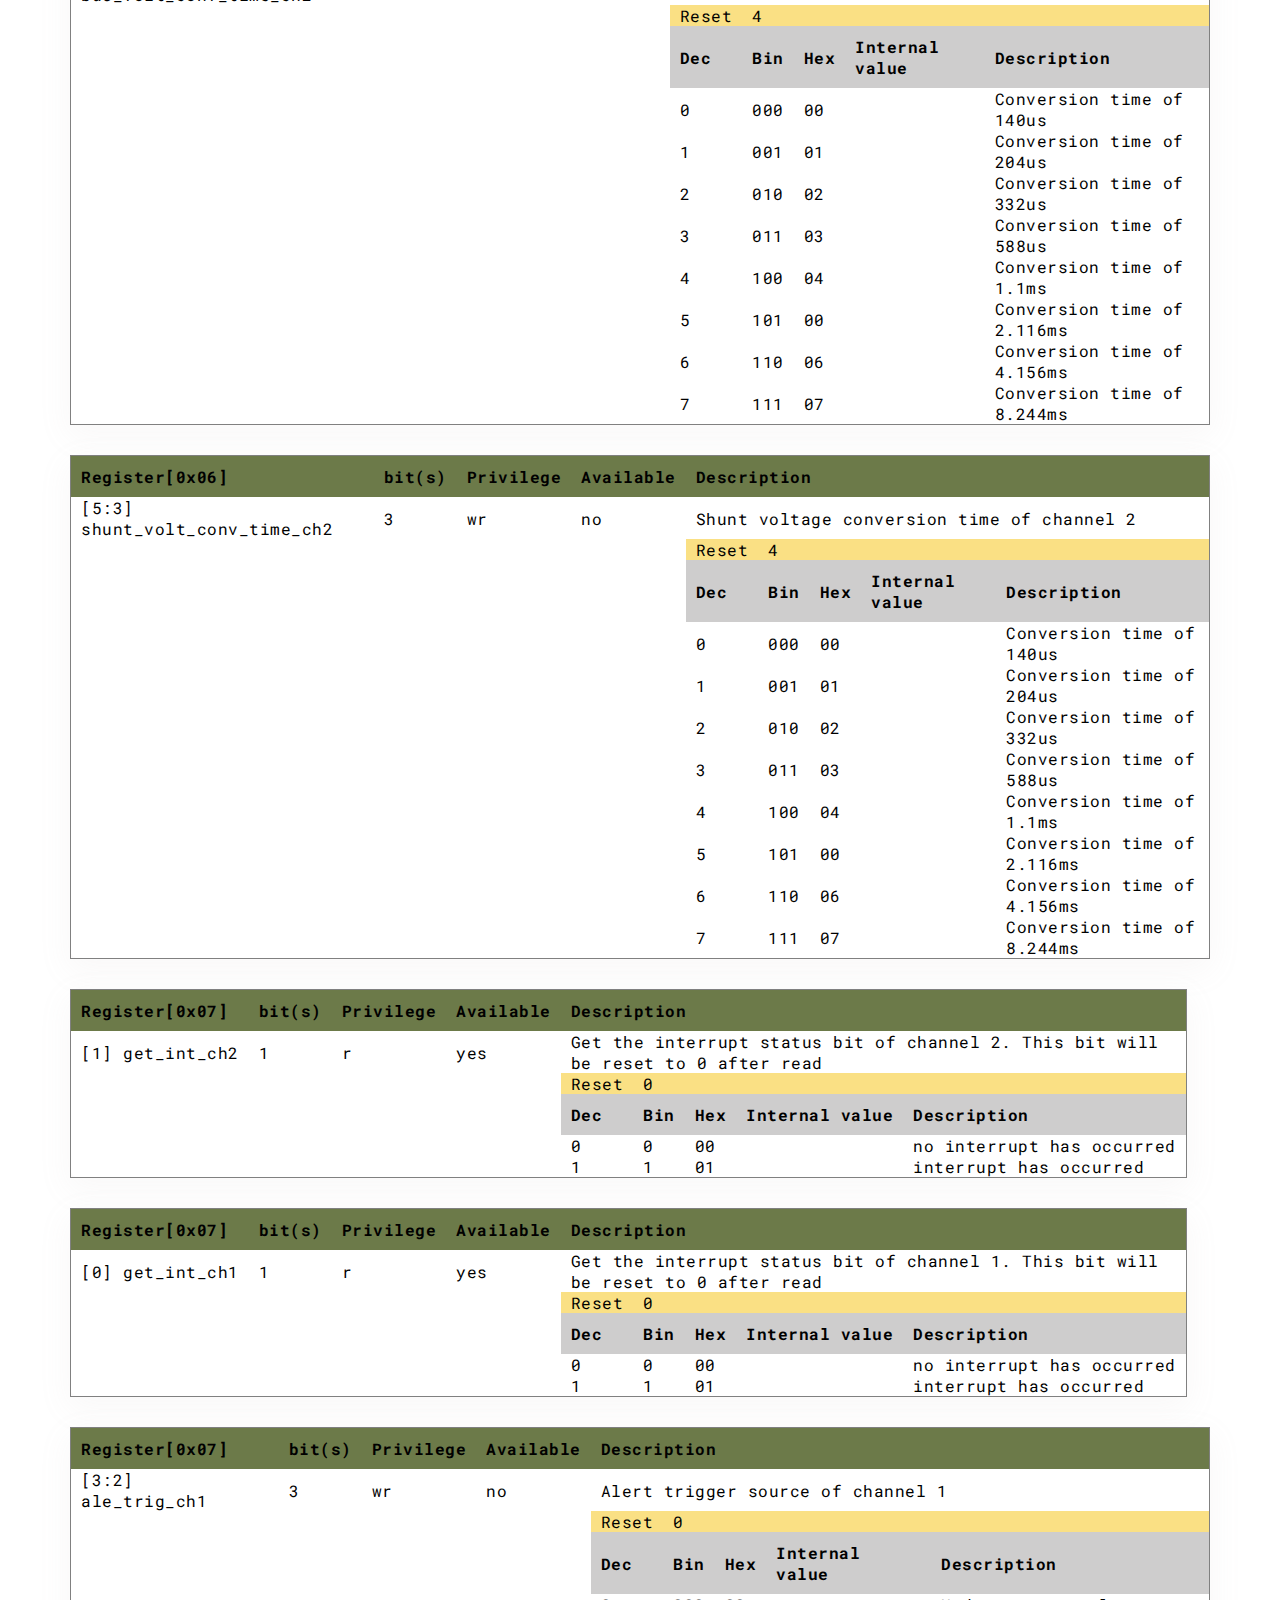
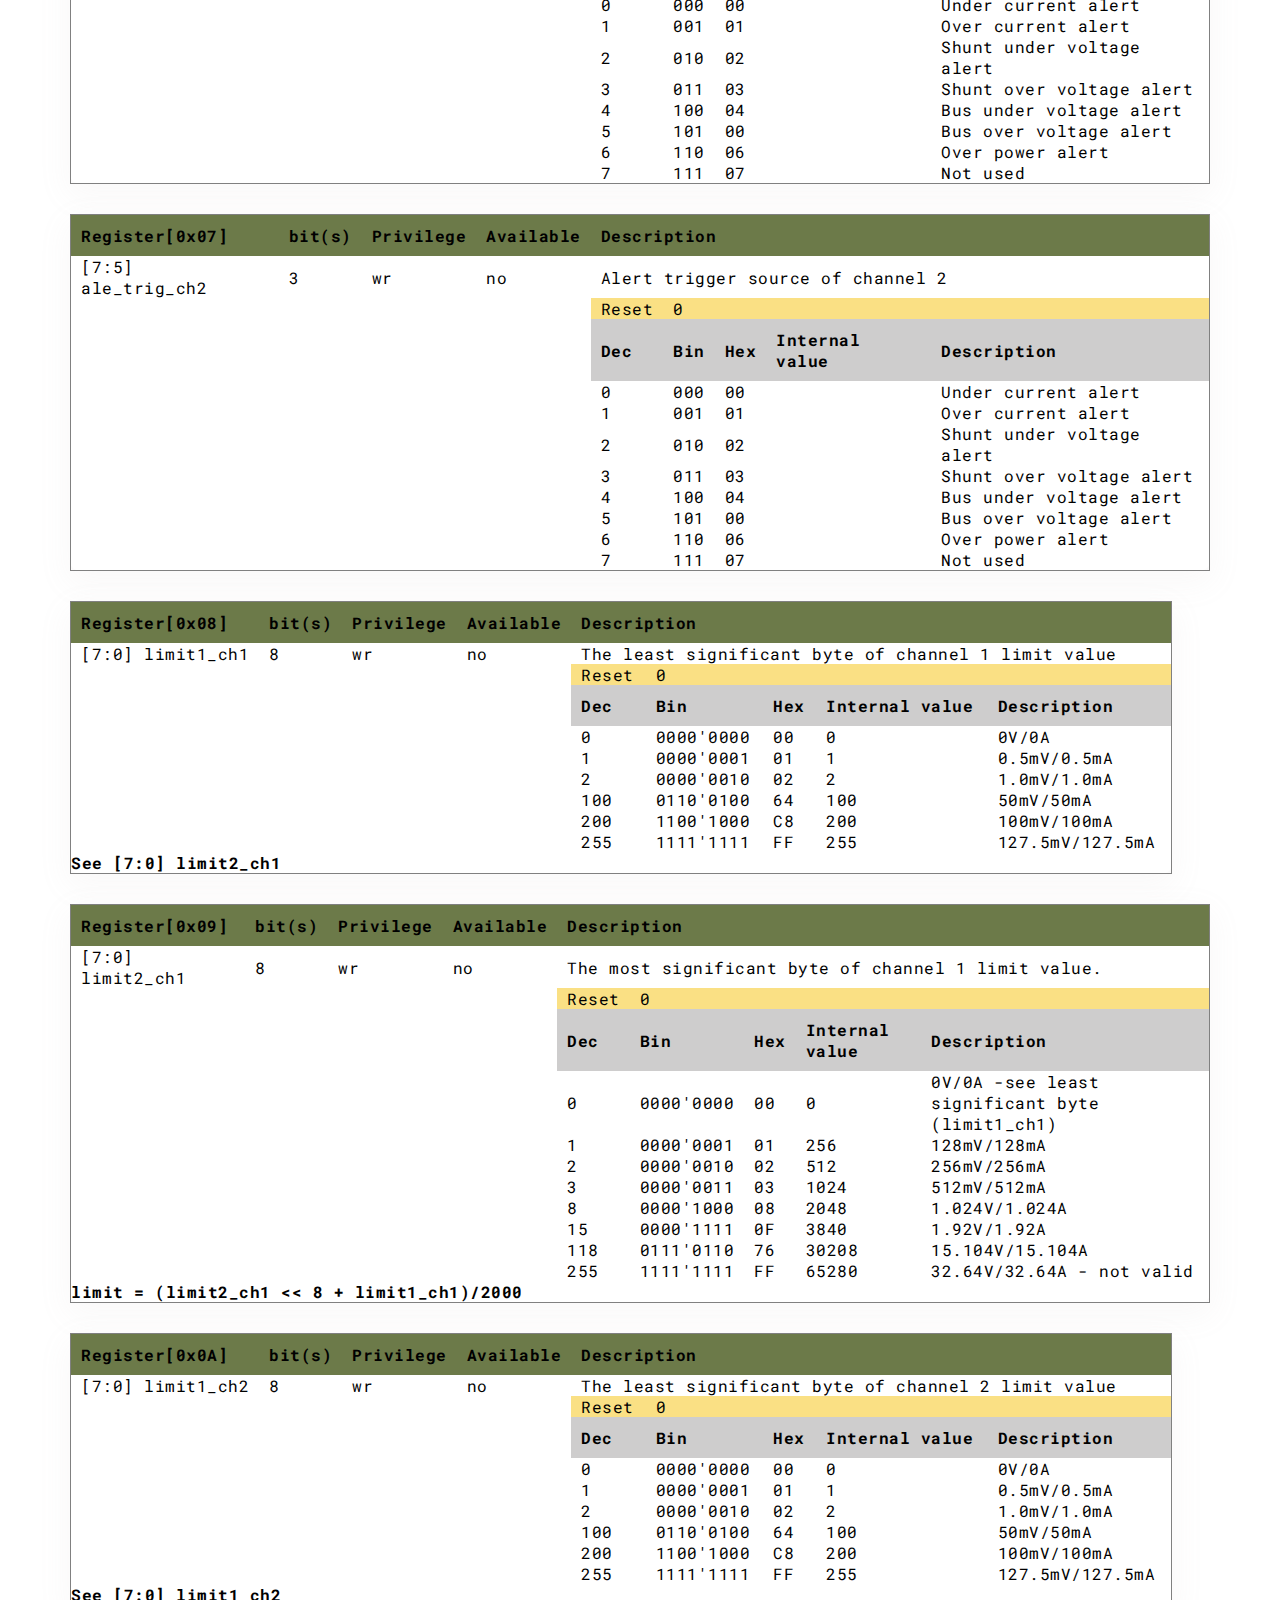
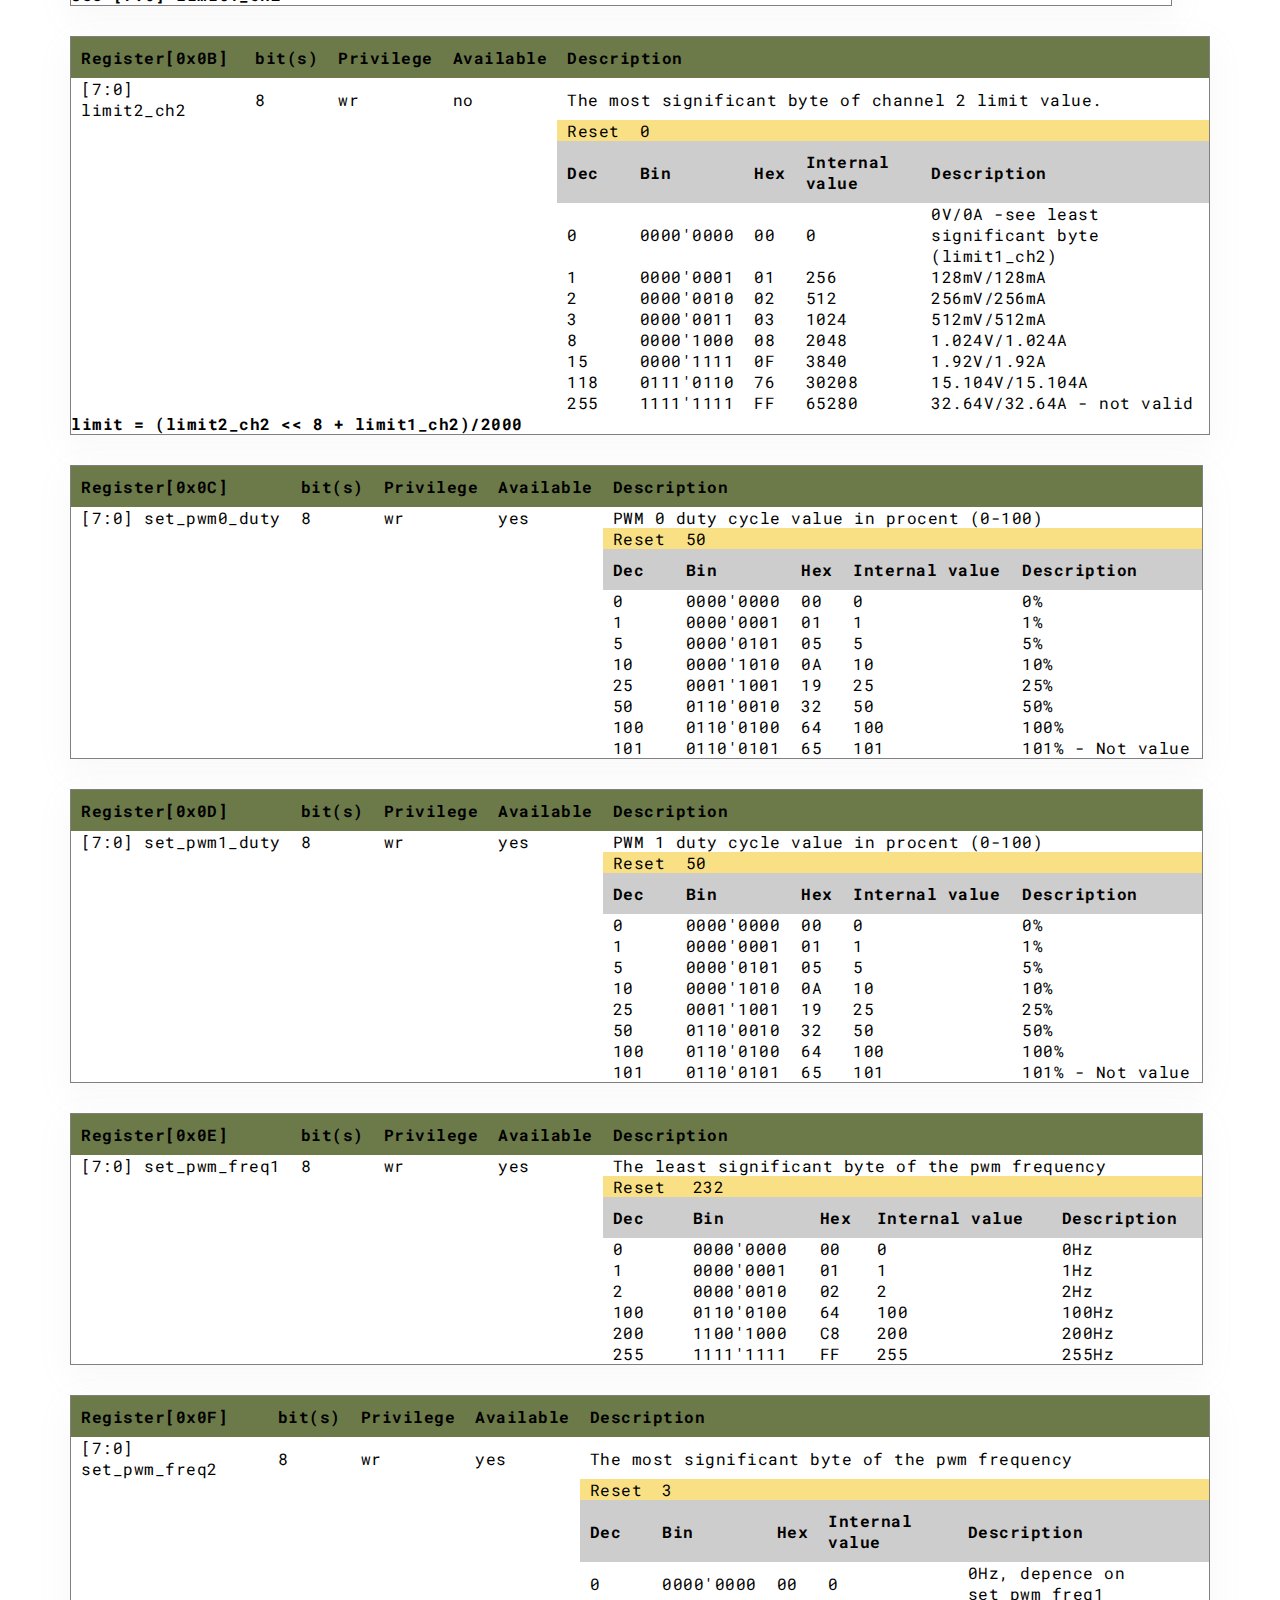
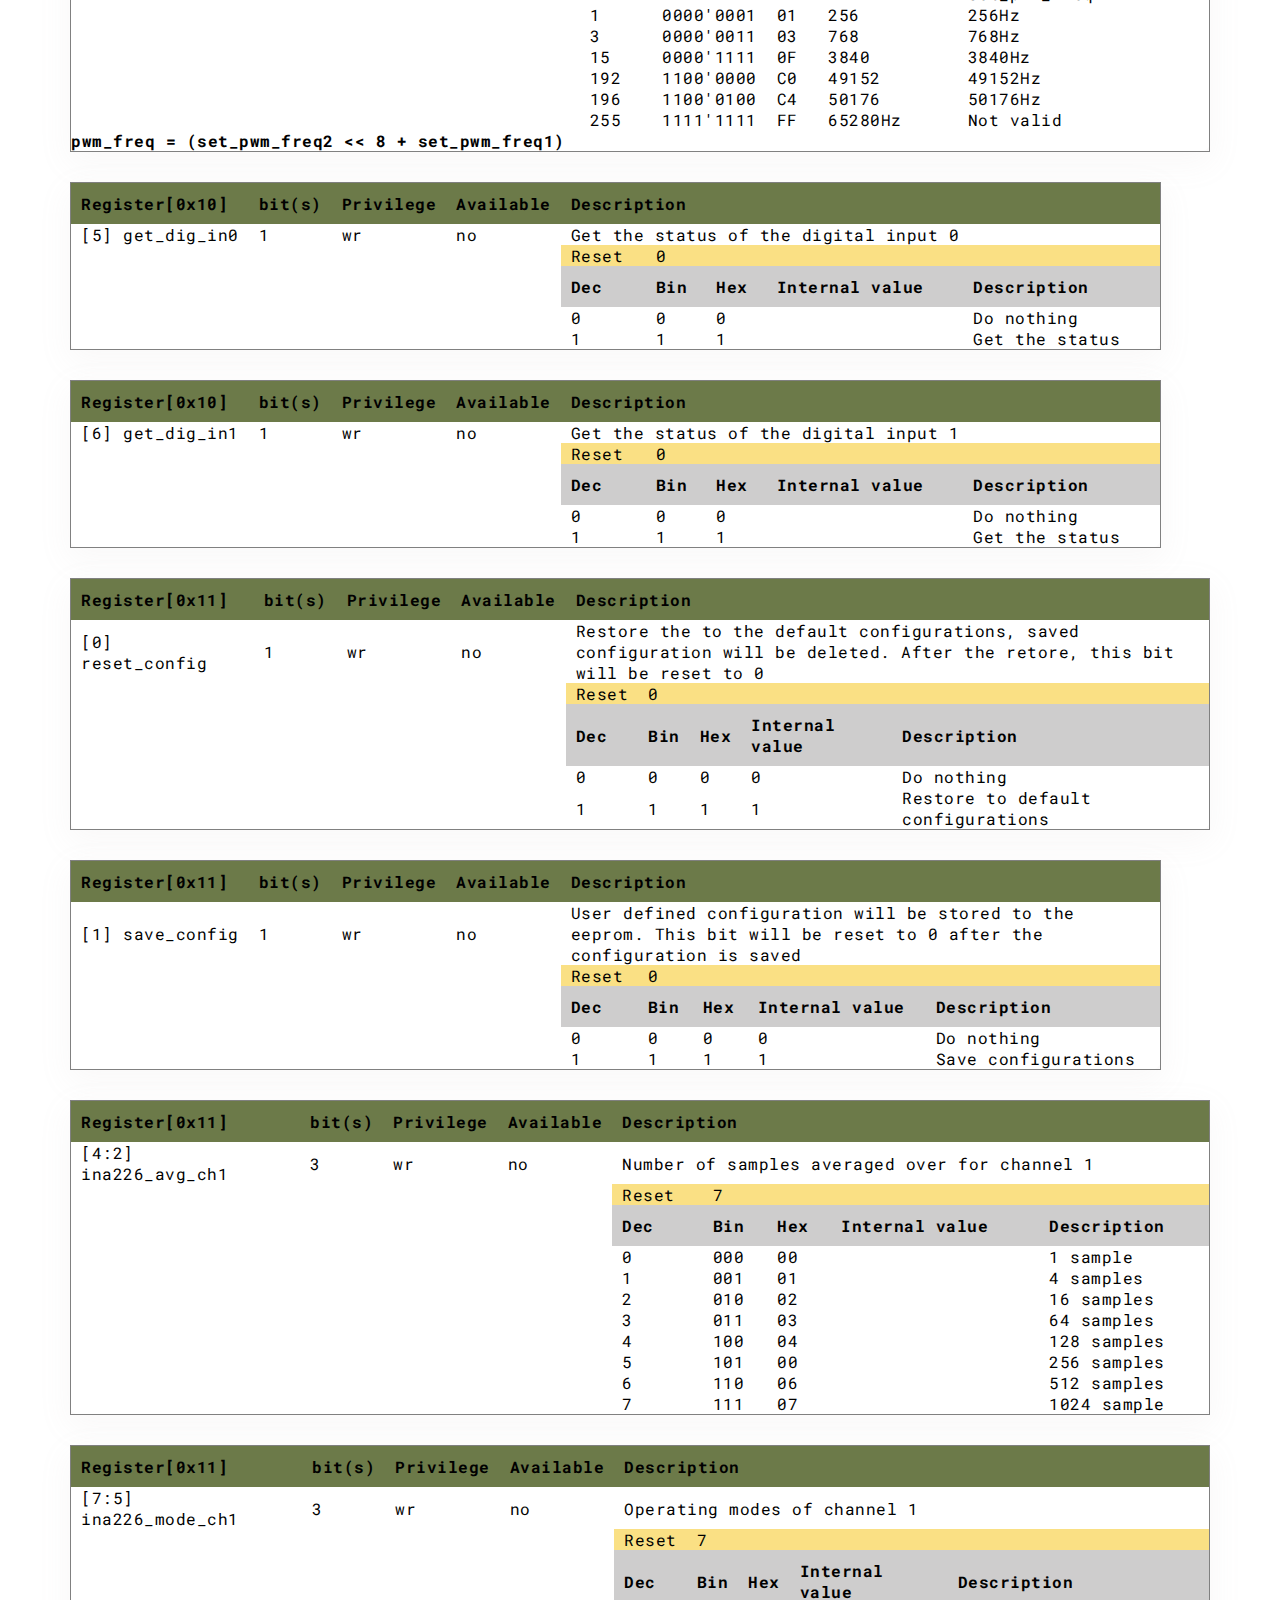
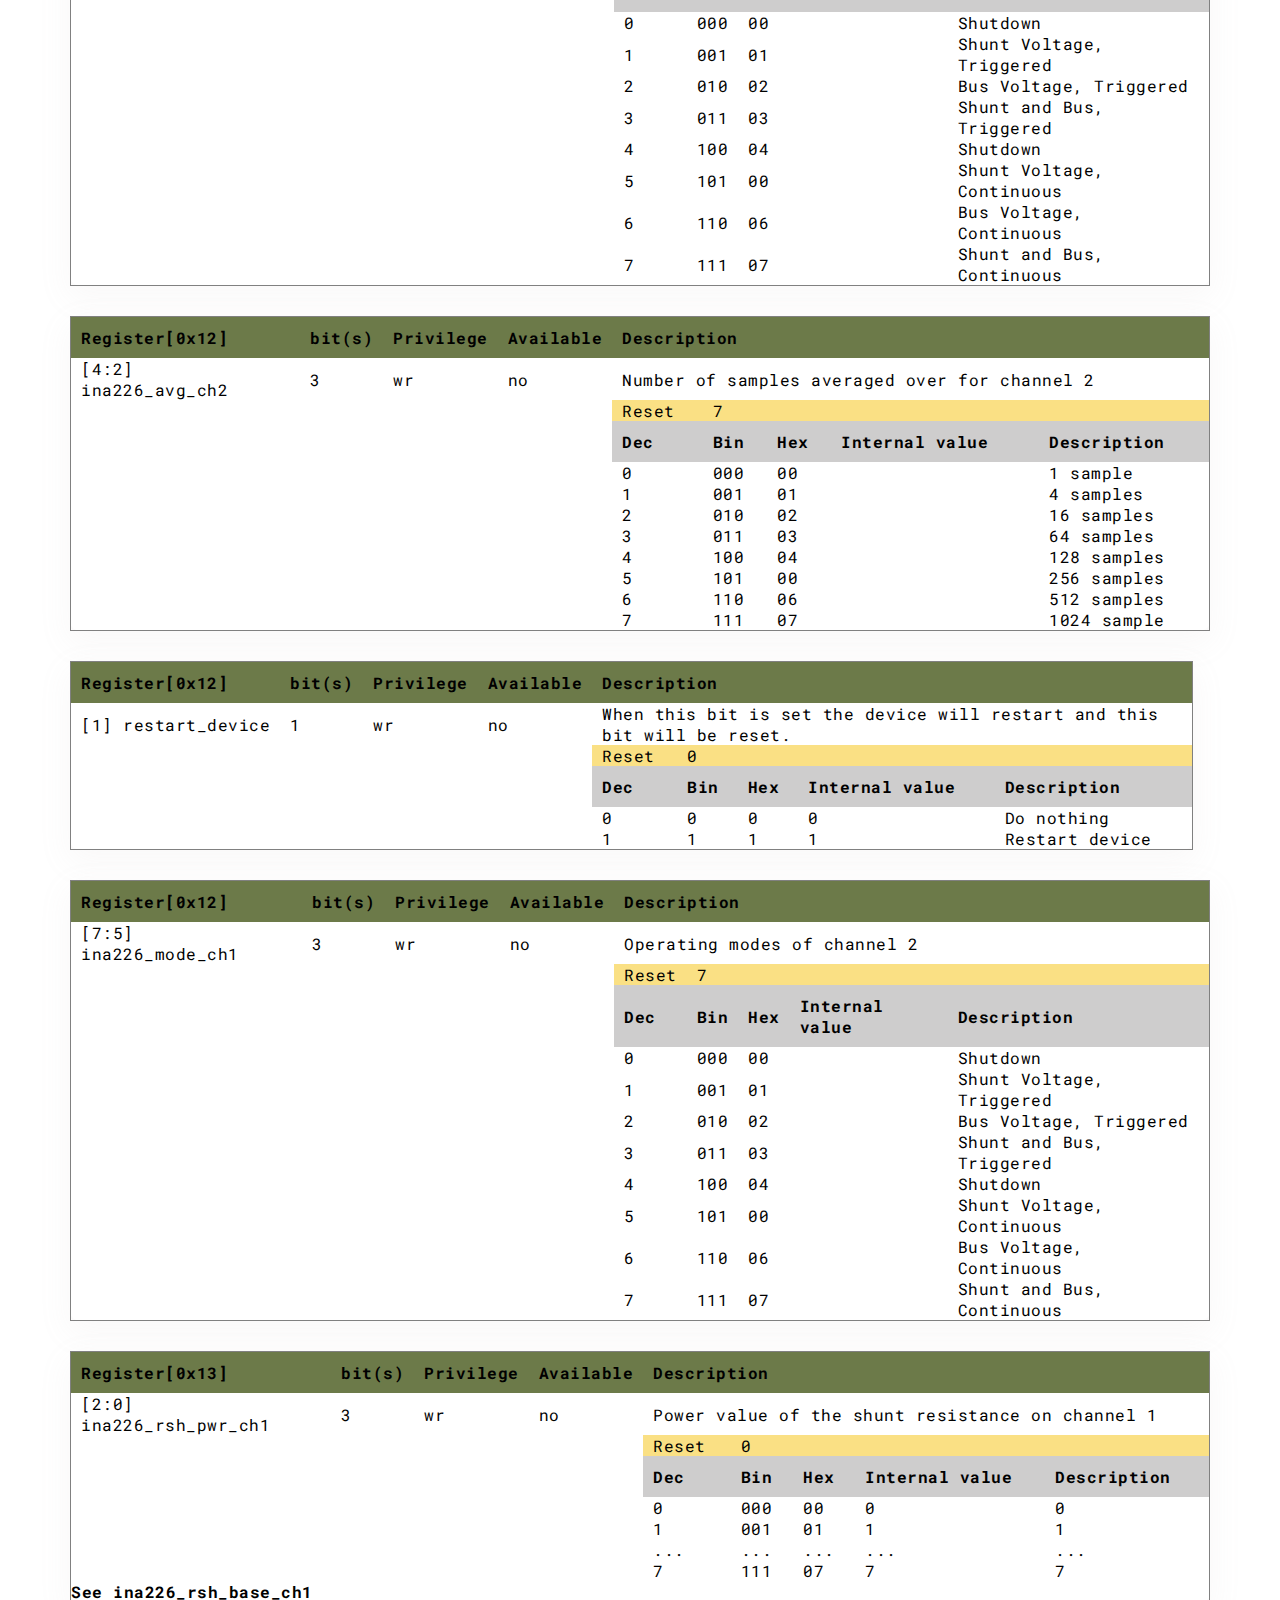
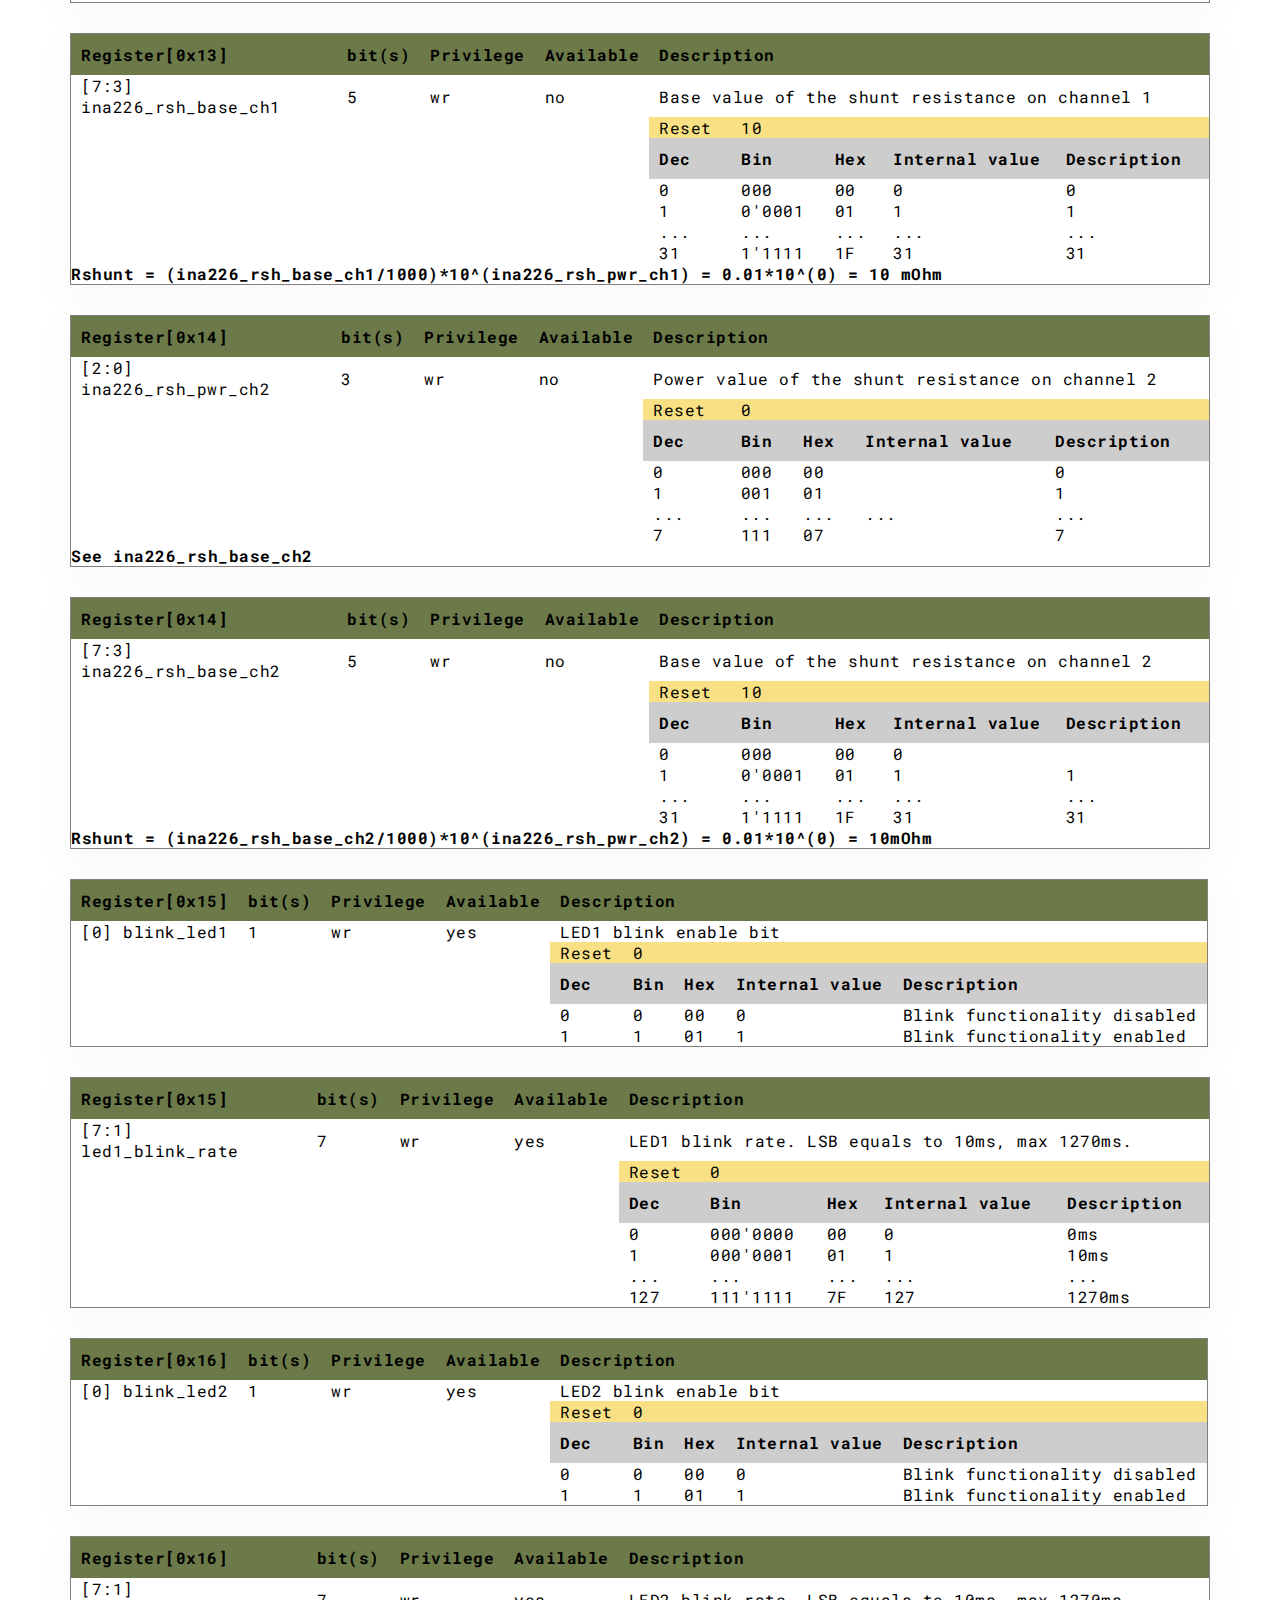
==== commit 6ae21258: "Changed folder structure" ====
--- a/index.html
+++ b/index.html
@@ -39,7 +39,7 @@
 			}
 		}
 	</script>
-	<link rel="stylesheet" href="css/style_index.css">
+	<link rel="stylesheet" href="style_index.css">
 </head>
 
 <body>
@@ -64,11 +64,11 @@
 		</div>
 	</div> -->
 	<a name="map"></a>
-	<div class="grid-item grid-item-2" w3-include-html="pages/register_map.html"></div>
+	<div class="grid-item grid-item-2" w3-include-html="register_map.html"></div>
 	<script>
 		includeHTML();
 	</script>
-	<div class="grid-item grid-item-3" w3-include-html="pages/description.html"></div>
+	<div class="grid-item grid-item-3" w3-include-html="description.html"></div>
 	<script>
 		includeHTML();
 	</script>
--- a/style_index.css
+++ b/style_index.css
@@ -0,0 +1,81 @@
+/* No CSS */
+/*# sourceMappingURL=main.css.map */
+@import url("https://fonts.googleapis.com/css2?family=Poppins:wght@400;700&family=Roboto+Mono:wght@400;700&display=swap");
+
+:root {
+  /* --header-color: rgb(102, 102, 102); */
+  /* --header-color: rgb(108, 122, 73); */
+  /* --header-color: rgb(108, 122, 73); */
+  /* --bg-color: lightcyan; */
+  /* --bg_color: #6987c9; */
+  /* background: linear-gradient(320deg, #eb92be, #ffef78, #63c9b4); */
+  background: rgb(255, 255, 255);
+  /* --bg-color: #343d52; */
+  /* --bg-color: #485063; */
+  /* --bg-color: #5d6475; */
+  /* --bg-color: #717786; */
+  /* --bg-color: #858b97; */
+  /* --header-color: rgb(97, 139, 153); */
+  /* --header-color: #7dace2; */
+  /* --register-color: lightblue; */
+  --register-color: var(--header-color);
+  /* --page-color: rgb(28, 28, 36); */
+  --page-color: var(var(--bg_color));
+  --bit-size: 200px;
+}
+
+* {
+  margin: 0;
+  padding: 0;
+  box-sizing: border-box;
+  font-family: "Roboto Mono", sans-serif;
+  letter-spacing: 0.5px;
+}
+
+body {
+  margin: 0;
+  font-family: "Roboto Mono";
+  background-color: var(--bg-color);
+  /* background-color: var(--bg-color); */
+  /* background: linear-gradient(to right top, #65dfc9, #6cdbeb); */
+  /* font-weight: 400; */
+  padding: 10px;
+  /* flex-direction: column; */
+  /* display: flex; */
+}
+
+a {
+  text-decoration: none;
+  color: black;
+}
+
+.grid-container {
+  display: grid;
+  grid-template-columns: auto;
+}
+
+.grid-item-1 {
+  /* background-color: lightcyan; */
+  /* object-position: bottom; */
+  order: 1;
+}
+
+.grid-item-2 {
+  /* background-color: lightcyan; */
+  order: 2;
+}
+
+.grid-item-3 {
+  /* background-color: lightcyan; */
+  order: 3;
+  /* object-position: bottom; */
+}
+
+.board-image {
+  height: 50%;
+  /* background-image: url(assets/code.jpg); */
+  /* background-size: 100%; */
+  /* background-color: #6987c9; */
+  /* align-self: center; */
+  /* background-size: auto; */
+}